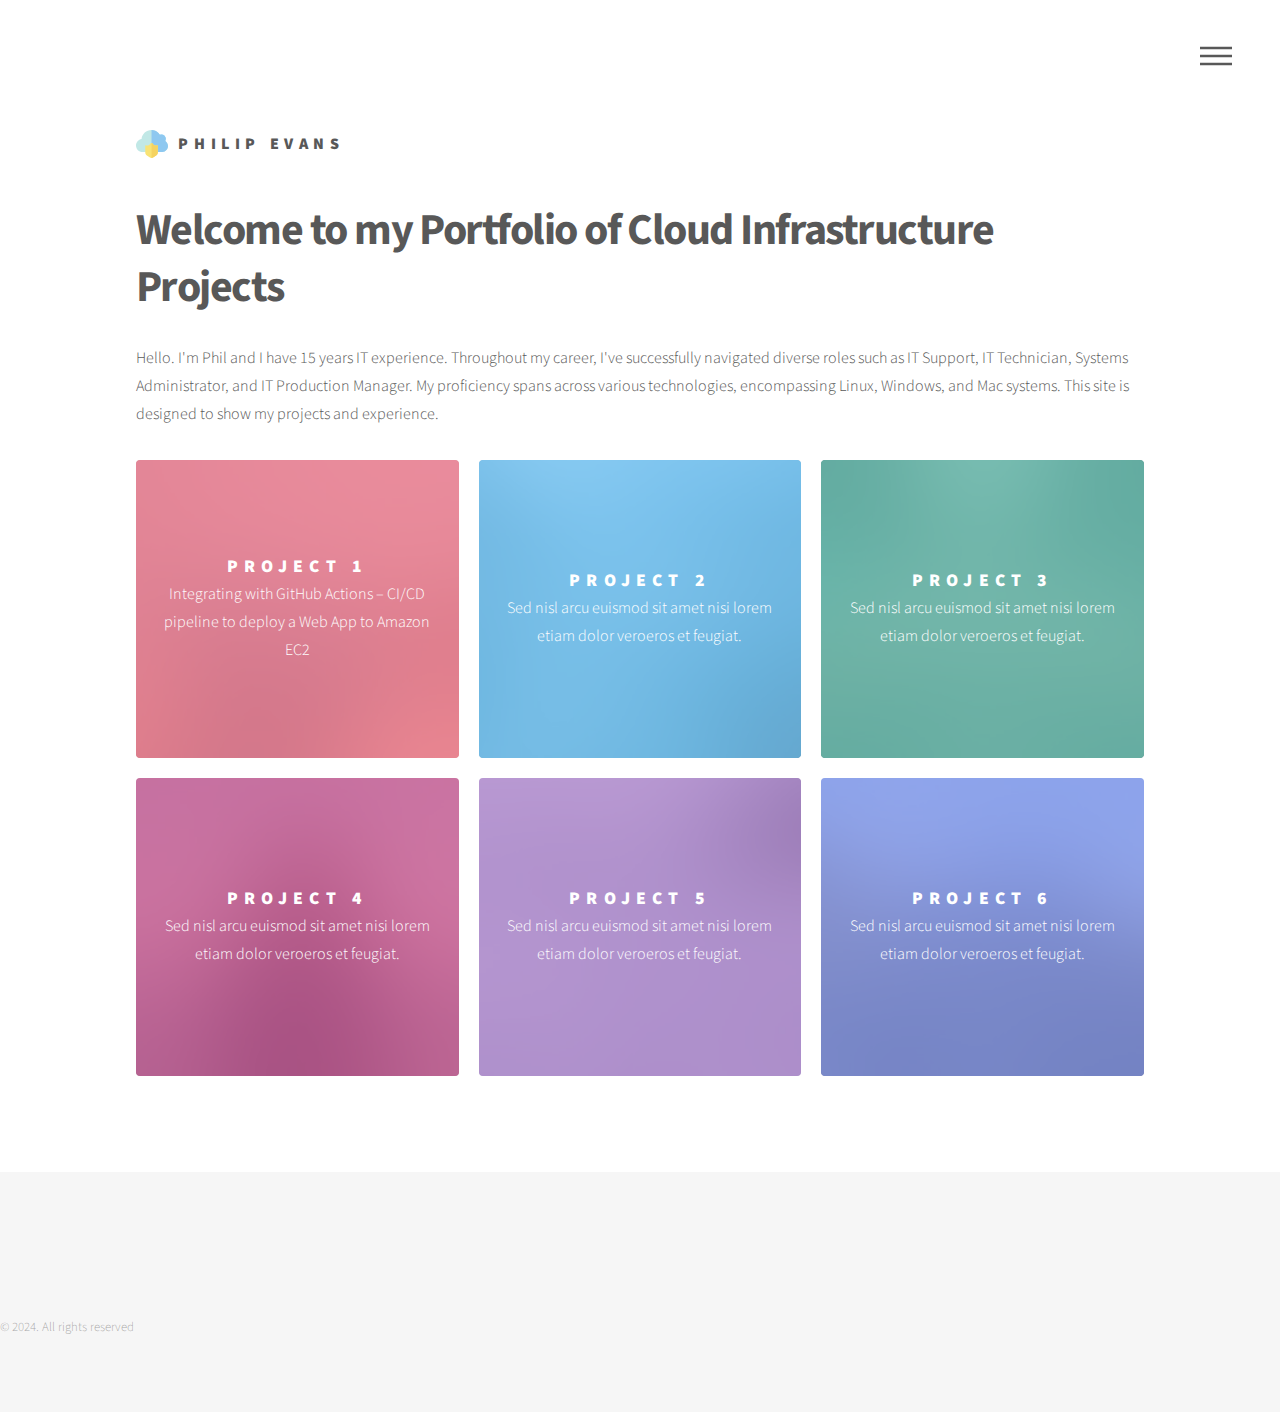
==== index.html @ 8de8d64a "URL Link updates" ====
<!DOCTYPE html>
<!--
	Phantom by HTML5 UP
	html5up.net | @ajlkn
	Free for personal and commercial use under the CCA 3.0 license (html5up.net/license)
-->
<html>
  <head>
    <title>Cloud Portfolio</title>
    <meta charset="utf-8" />
    <meta
      name="viewport"
      content="width=device-width, initial-scale=1, user-scalable=no"
    />
    <link rel="stylesheet" href="assets/css/main.css" />
    <noscript
      ><link rel="stylesheet" href="assets/css/noscript.css"
    /></noscript>
  </head>
  <body class="is-preload">
    <!-- Wrapper -->
    <div id="wrapper">
      <!-- Header -->
      <header id="header">
        <div class="inner">
          <!-- Logo -->
          <a href="index.html" class="logo">
            <span class="symbol"><img src="images/logo.svg" alt="" /></span
            ><span class="title">Philip Evans</span>
          </a>

          <!-- Nav -->
          <nav>
            <ul>
              <li><a href="#menu">Menu</a></li>
            </ul>
          </nav>
        </div>
      </header>

      <!-- Menu -->
      <nav id="menu">
        <h2>Menu</h2>
        <ul>
          <li><a href="index.html">Home</a></li>
          <li><a href="generic.html">Project 1</a></li>
          <li><a href="elements.html">Tempus etiam</a></li>
          <li><a href="elements.html">Consequat dolor</a></li>
          <li><a href="elements.html">Elements</a></li>
        </ul>
      </nav>

      <!-- Main -->
      <div id="main">
        <div class="inner">
          <header>
            <h1>
              Welcome to my Portfolio of Cloud Infrastructure Projects<br />
              <!-- template designed by <a href="http://html5up.net">HTML5 UP</a>. -->
            </h1>
            <p>
              Hello. I'm Phil and I have 15 years IT experience. Throughout my
              career, I've successfully navigated diverse roles such as IT
              Support, IT Technician, Systems Administrator, and IT Production
              Manager. My proficiency spans across various technologies,
              encompassing Linux, Windows, and Mac systems. This site is
              designed to show my projects and experience.
            </p>
          </header>
          <section class="tiles">
            <article class="style1">
              <span class="image">
                <img src="images/pic01.jpg" alt="" />
              </span>
              <a href="generic.html">
                <h2>Project 1</h2>
                <div class="content">
                  <p>
                    Integrating with GitHub Actions – CI/CD pipeline to deploy a
                    Web App to Amazon EC2
                  </p>
                </div>
              </a>
            </article>
            <article class="style2">
              <span class="image">
                <img src="images/pic02.jpg" alt="" />
              </span>
              <a href="generic.html">
                <h2>Project 2</h2>
                <div class="content">
                  <p>
                    Sed nisl arcu euismod sit amet nisi lorem etiam dolor
                    veroeros et feugiat.
                  </p>
                </div>
              </a>
            </article>
            <article class="style3">
              <span class="image">
                <img src="images/pic03.jpg" alt="" />
              </span>
              <a href="generic.html">
                <h2>Project 3</h2>
                <div class="content">
                  <p>
                    Sed nisl arcu euismod sit amet nisi lorem etiam dolor
                    veroeros et feugiat.
                  </p>
                </div>
              </a>
            </article>
            <article class="style4">
              <span class="image">
                <img src="images/pic04.jpg" alt="" />
              </span>
              <a href="generic.html">
                <h2>Project 4</h2>
                <div class="content">
                  <p>
                    Sed nisl arcu euismod sit amet nisi lorem etiam dolor
                    veroeros et feugiat.
                  </p>
                </div>
              </a>
            </article>
            <article class="style5">
              <span class="image">
                <img src="images/pic05.jpg" alt="" />
              </span>
              <a href="generic.html">
                <h2>Project 5</h2>
                <div class="content">
                  <p>
                    Sed nisl arcu euismod sit amet nisi lorem etiam dolor
                    veroeros et feugiat.
                  </p>
                </div>
              </a>
            </article>
            <article class="style6">
              <span class="image">
                <img src="images/pic06.jpg" alt="" />
              </span>
              <a href="generic.html">
                <h2>Project 6</h2>
                <div class="content">
                  <p>
                    Sed nisl arcu euismod sit amet nisi lorem etiam dolor
                    veroeros et feugiat.
                  </p>
                </div>
              </a>
            </article>
            <!-- <article class="style2">
              <span class="image">
                <img src="images/pic07.jpg" alt="" />
              </span>
              <a href="generic.html">
                <h2>Ipsum</h2>
                <div class="content">
                  <p>
                    Sed nisl arcu euismod sit amet nisi lorem etiam dolor
                    veroeros et feugiat.
                  </p>
                </div>
              </a>
            </article>
            <article class="style3">
              <span class="image">
                <img src="images/pic08.jpg" alt="" />
              </span>
              <a href="generic.html">
                <h2>Dolor</h2>
                <div class="content">
                  <p>
                    Sed nisl arcu euismod sit amet nisi lorem etiam dolor
                    veroeros et feugiat.
                  </p>
                </div>
              </a>
            </article>
            <article class="style1">
              <span class="image">
                <img src="images/pic09.jpg" alt="" />
              </span>
              <a href="generic.html">
                <h2>Nullam</h2>
                <div class="content">
                  <p>
                    Sed nisl arcu euismod sit amet nisi lorem etiam dolor
                    veroeros et feugiat.
                  </p>
                </div>
              </a>
            </article>
            <article class="style5">
              <span class="image">
                <img src="images/pic10.jpg" alt="" />
              </span>
              <a href="generic.html">
                <h2>Ultricies</h2>
                <div class="content">
                  <p>
                    Sed nisl arcu euismod sit amet nisi lorem etiam dolor
                    veroeros et feugiat.
                  </p>
                </div>
              </a>
            </article>
            <article class="style6">
              <span class="image">
                <img src="images/pic11.jpg" alt="" />
              </span>
              <a href="generic.html">
                <h2>Dictum</h2>
                <div class="content">
                  <p>
                    Sed nisl arcu euismod sit amet nisi lorem etiam dolor
                    veroeros et feugiat.
                  </p>
                </div>
              </a>
            </article>
            <article class="style4">
              <span class="image">
                <img src="images/pic12.jpg" alt="" />
              </span>
              <a href="generic.html">
                <h2>Pretium</h2>
                <div class="content">
                  <p>
                    Sed nisl arcu euismod sit amet nisi lorem etiam dolor
                    veroeros et feugiat.
                  </p> -->
                </div>
              </a>
            </article>
          </section>
        </div>
      </div>

      <!-- Footer -->
      <footer id="footer">
        <div class="inner">
          <!-- <section>
            <h2>Get in touch</h2>
            <form method="post" action="#">
              <div class="fields">
                <div class="field half">
                  <input type="text" name="name" id="name" placeholder="Name" />
                </div>
                <div class="field half">
                  <input
                    type="email"
                    name="email"
                    id="email"
                    placeholder="Email"
                  />
                </div>
                <div class="field">
                  <textarea
                    name="message"
                    id="message"
                    placeholder="Message"
                  ></textarea>
                </div>
              </div>
              <ul class="actions">
                <li><input type="submit" value="Send" class="primary" /></li>
              </ul>
            </form>
          </section> -->
          <!-- <section>
            <h2>Follow</h2>
            <ul class="icons">
              <li>
                <a href="#" class="icon brands style2 fa-twitter"
                  ><span class="label">Twitter</span></a
                >
              </li>
              <li>
                <a href="#" class="icon brands style2 fa-facebook-f"
                  ><span class="label">Facebook</span></a
                >
              </li>
              <li>
                <a href="#" class="icon brands style2 fa-instagram"
                  ><span class="label">Instagram</span></a
                >
              </li>
              <li>
                <a href="#" class="icon brands style2 fa-dribbble"
                  ><span class="label">Dribbble</span></a
                >
              </li>
              <li>
                <a href="#" class="icon brands style2 fa-github"
                  ><span class="label">GitHub</span></a
                >
              </li>
              <li>
                <a href="#" class="icon brands style2 fa-500px"
                  ><span class="label">500px</span></a
                >
              </li>
              <li>
                <a href="#" class="icon solid style2 fa-phone"
                  ><span class="label">Phone</span></a
                >
              </li>
              <li>
                <a href="#" class="icon solid style2 fa-envelope"
                  ><span class="label">Email</span></a
                >
              </li>
            </ul>
          </section> -->
          <ul class="copyright">
            <li>&copy; 2024. All rights reserved</li>
            <!-- <li>Design: <a href="http://html5up.net">HTML5 UP</a></li> -->
          </ul>
        </div>
      </footer>
    </div>

    <!-- Scripts -->
    <script src="assets/js/jquery.min.js"></script>
    <script src="assets/js/browser.min.js"></script>
    <script src="assets/js/breakpoints.min.js"></script>
    <script src="assets/js/util.js"></script>
    <script src="assets/js/main.js"></script>
  </body>
</html>
---- assets/css/main.css ----
@import url(fontawesome-all.min.css);
@import url("https://fonts.googleapis.com/css?family=Source+Sans+Pro:300,700,900");

/*
	Phantom by HTML5 UP
	html5up.net | @ajlkn
	Free for personal and commercial use under the CCA 3.0 license (html5up.net/license)
*/

html,
body,
div,
span,
applet,
object,
iframe,
h1,
h2,
h3,
h4,
h5,
h6,
p,
blockquote,
pre,
a,
abbr,
acronym,
address,
big,
cite,
code,
del,
dfn,
em,
img,
ins,
kbd,
q,
s,
samp,
small,
strike,
strong,
sub,
sup,
tt,
var,
b,
u,
i,
center,
dl,
dt,
dd,
ol,
ul,
li,
fieldset,
form,
label,
legend,
table,
caption,
tbody,
tfoot,
thead,
tr,
th,
td,
article,
aside,
canvas,
details,
embed,
figure,
figcaption,
footer,
header,
hgroup,
menu,
nav,
output,
ruby,
section,
summary,
time,
mark,
audio,
video {
  margin: 0;
  padding: 0;
  border: 0;
  font-size: 100%;
  font: inherit;
  vertical-align: baseline;
}

article,
aside,
details,
figcaption,
figure,
footer,
header,
hgroup,
menu,
nav,
section {
  display: block;
}

body {
  line-height: 1;
}

ol,
ul {
  list-style: none;
}

blockquote,
q {
  quotes: none;
}

blockquote:before,
blockquote:after,
q:before,
q:after {
  content: "";
  content: none;
}

table {
  border-collapse: collapse;
  border-spacing: 0;
}

body {
  -webkit-text-size-adjust: none;
}

mark {
  background-color: transparent;
  color: inherit;
}

input::-moz-focus-inner {
  border: 0;
  padding: 0;
}

input,
select,
textarea {
  -moz-appearance: none;
  -webkit-appearance: none;
  -ms-appearance: none;
  appearance: none;
}

/* Basic */

@-ms-viewport {
  width: device-width;
}

body {
  -ms-overflow-style: scrollbar;
}

@media screen and (max-width: 480px) {
  html,
  body {
    min-width: 320px;
  }
}

html {
  box-sizing: border-box;
}

*,
*:before,
*:after {
  box-sizing: inherit;
}

body {
  background: #ffffff;
}

body.is-preload *,
body.is-preload *:before,
body.is-preload *:after {
  -moz-animation: none !important;
  -webkit-animation: none !important;
  -ms-animation: none !important;
  animation: none !important;
  -moz-transition: none !important;
  -webkit-transition: none !important;
  -ms-transition: none !important;
  transition: none !important;
}

/* Type */

body,
input,
select,
textarea {
  color: #585858;
  font-family: "Source Sans Pro", Helvetica, sans-serif;
  font-size: 16pt;
  font-weight: 300;
  line-height: 1.75;
}

@media screen and (max-width: 1680px) {
  body,
  input,
  select,
  textarea {
    font-size: 14pt;
  }
}

@media screen and (max-width: 1280px) {
  body,
  input,
  select,
  textarea {
    font-size: 12pt;
  }
}

a {
  -moz-transition: border-bottom-color 0.2s ease, color 0.2s ease;
  -webkit-transition: border-bottom-color 0.2s ease, color 0.2s ease;
  -ms-transition: border-bottom-color 0.2s ease, color 0.2s ease;
  transition: border-bottom-color 0.2s ease, color 0.2s ease;
  text-decoration: none;
  color: #585858;
  border-bottom: dotted 1px rgba(88, 88, 88, 0.5);
}

a:hover {
  border-bottom-color: transparent;
  color: #f2849e !important;
}

strong,
b {
  font-weight: 900;
}

em,
i {
  font-style: italic;
}

p {
  margin: 0 0 2em 0;
}

h1 {
  font-size: 2.75em;
  font-weight: 700;
  line-height: 1.3;
  margin: 0 0 1em 0;
  letter-spacing: -0.035em;
}

h1 a {
  color: inherit;
}

@media screen and (max-width: 736px) {
  h1 {
    font-size: 2em;
    margin: 0 0 1em 0;
  }
}

@media screen and (max-width: 360px) {
  h1 {
    font-size: 1.75em;
  }
}

h2,
h3,
h4,
h5,
h6 {
  font-weight: 900;
  line-height: 1.5;
  margin: 0 0 2em 0;
  text-transform: uppercase;
  letter-spacing: 0.35em;
}

h2 a,
h3 a,
h4 a,
h5 a,
h6 a {
  color: inherit;
}

h2 {
  font-size: 1.1em;
}

h3 {
  font-size: 1em;
}

h4 {
  font-size: 0.8em;
}

h5 {
  font-size: 0.8em;
}

h6 {
  font-size: 0.8em;
}

@media screen and (max-width: 980px) {
  h1 br,
  h2 br,
  h3 br,
  h4 br,
  h5 br,
  h6 br {
    display: none;
  }
}

@media screen and (max-width: 736px) {
  h2 {
    font-size: 1em;
  }

  h3 {
    font-size: 0.8em;
  }
}

sub {
  font-size: 0.8em;
  position: relative;
  top: 0.5em;
}

sup {
  font-size: 0.8em;
  position: relative;
  top: -0.5em;
}

blockquote {
  border-left: solid 4px #c9c9c9;
  font-style: italic;
  margin: 0 0 2em 0;
  padding: 0.5em 0 0.5em 2em;
}

code {
  background: rgba(144, 144, 144, 0.075);
  border-radius: 4px;
  border: solid 1px #c9c9c9;
  font-family: "Courier New", monospace;
  font-size: 0.9em;
  margin: 0 0.25em;
  padding: 0.25em 0.65em;
}

pre {
  -webkit-overflow-scrolling: touch;
  font-family: "Courier New", monospace;
  font-size: 0.9em;
  margin: 0 0 2em 0;
}

pre code {
  display: block;
  line-height: 1.75;
  padding: 1em 1.5em;
  overflow-x: auto;
}

hr {
  border: 0;
  border-bottom: solid 1px #c9c9c9;
  margin: 2em 0;
}

hr.major {
  margin: 3em 0;
}

.align-left {
  text-align: left;
}

.align-center {
  text-align: center;
}

.align-right {
  text-align: right;
}

/* Row */

.row {
  display: flex;
  flex-wrap: wrap;
  box-sizing: border-box;
  align-items: stretch;
}

.row > * {
  box-sizing: border-box;
}

.row.gtr-uniform > * > :last-child {
  margin-bottom: 0;
}

.row.aln-left {
  justify-content: flex-start;
}

.row.aln-center {
  justify-content: center;
}

.row.aln-right {
  justify-content: flex-end;
}

.row.aln-top {
  align-items: flex-start;
}

.row.aln-middle {
  align-items: center;
}

.row.aln-bottom {
  align-items: flex-end;
}

.row > .imp {
  order: -1;
}

.row > .col-1 {
  width: 8.33333%;
}

.row > .off-1 {
  margin-left: 8.33333%;
}

.row > .col-2 {
  width: 16.66667%;
}

.row > .off-2 {
  margin-left: 16.66667%;
}

.row > .col-3 {
  width: 25%;
}

.row > .off-3 {
  margin-left: 25%;
}

.row > .col-4 {
  width: 33.33333%;
}

.row > .off-4 {
  margin-left: 33.33333%;
}

.row > .col-5 {
  width: 41.66667%;
}

.row > .off-5 {
  margin-left: 41.66667%;
}

.row > .col-6 {
  width: 50%;
}

.row > .off-6 {
  margin-left: 50%;
}

.row > .col-7 {
  width: 58.33333%;
}

.row > .off-7 {
  margin-left: 58.33333%;
}

.row > .col-8 {
  width: 66.66667%;
}

.row > .off-8 {
  margin-left: 66.66667%;
}

.row > .col-9 {
  width: 75%;
}

.row > .off-9 {
  margin-left: 75%;
}

.row > .col-10 {
  width: 83.33333%;
}

.row > .off-10 {
  margin-left: 83.33333%;
}

.row > .col-11 {
  width: 91.66667%;
}

.row > .off-11 {
  margin-left: 91.66667%;
}

.row > .col-12 {
  width: 100%;
}

.row > .off-12 {
  margin-left: 100%;
}

.row.gtr-0 {
  margin-top: 0;
  margin-left: 0em;
}

.row.gtr-0 > * {
  padding: 0 0 0 0em;
}

.row.gtr-0.gtr-uniform {
  margin-top: 0em;
}

.row.gtr-0.gtr-uniform > * {
  padding-top: 0em;
}

.row.gtr-25 {
  margin-top: 0;
  margin-left: -0.5em;
}

.row.gtr-25 > * {
  padding: 0 0 0 0.5em;
}

.row.gtr-25.gtr-uniform {
  margin-top: -0.5em;
}

.row.gtr-25.gtr-uniform > * {
  padding-top: 0.5em;
}

.row.gtr-50 {
  margin-top: 0;
  margin-left: -1em;
}

.row.gtr-50 > * {
  padding: 0 0 0 1em;
}

.row.gtr-50.gtr-uniform {
  margin-top: -1em;
}

.row.gtr-50.gtr-uniform > * {
  padding-top: 1em;
}

.row {
  margin-top: 0;
  margin-left: -2em;
}

.row > * {
  padding: 0 0 0 2em;
}

.row.gtr-uniform {
  margin-top: -2em;
}

.row.gtr-uniform > * {
  padding-top: 2em;
}

.row.gtr-150 {
  margin-top: 0;
  margin-left: -3em;
}

.row.gtr-150 > * {
  padding: 0 0 0 3em;
}

.row.gtr-150.gtr-uniform {
  margin-top: -3em;
}

.row.gtr-150.gtr-uniform > * {
  padding-top: 3em;
}

.row.gtr-200 {
  margin-top: 0;
  margin-left: -4em;
}

.row.gtr-200 > * {
  padding: 0 0 0 4em;
}

.row.gtr-200.gtr-uniform {
  margin-top: -4em;
}

.row.gtr-200.gtr-uniform > * {
  padding-top: 4em;
}

@media screen and (max-width: 1680px) {
  .row {
    display: flex;
    flex-wrap: wrap;
    box-sizing: border-box;
    align-items: stretch;
  }

  .row > * {
    box-sizing: border-box;
  }

  .row.gtr-uniform > * > :last-child {
    margin-bottom: 0;
  }

  .row.aln-left {
    justify-content: flex-start;
  }

  .row.aln-center {
    justify-content: center;
  }

  .row.aln-right {
    justify-content: flex-end;
  }

  .row.aln-top {
    align-items: flex-start;
  }

  .row.aln-middle {
    align-items: center;
  }

  .row.aln-bottom {
    align-items: flex-end;
  }

  .row > .imp-xlarge {
    order: -1;
  }

  .row > .col-1-xlarge {
    width: 8.33333%;
  }

  .row > .off-1-xlarge {
    margin-left: 8.33333%;
  }

  .row > .col-2-xlarge {
    width: 16.66667%;
  }

  .row > .off-2-xlarge {
    margin-left: 16.66667%;
  }

  .row > .col-3-xlarge {
    width: 25%;
  }

  .row > .off-3-xlarge {
    margin-left: 25%;
  }

  .row > .col-4-xlarge {
    width: 33.33333%;
  }

  .row > .off-4-xlarge {
    margin-left: 33.33333%;
  }

  .row > .col-5-xlarge {
    width: 41.66667%;
  }

  .row > .off-5-xlarge {
    margin-left: 41.66667%;
  }

  .row > .col-6-xlarge {
    width: 50%;
  }

  .row > .off-6-xlarge {
    margin-left: 50%;
  }

  .row > .col-7-xlarge {
    width: 58.33333%;
  }

  .row > .off-7-xlarge {
    margin-left: 58.33333%;
  }

  .row > .col-8-xlarge {
    width: 66.66667%;
  }

  .row > .off-8-xlarge {
    margin-left: 66.66667%;
  }

  .row > .col-9-xlarge {
    width: 75%;
  }

  .row > .off-9-xlarge {
    margin-left: 75%;
  }

  .row > .col-10-xlarge {
    width: 83.33333%;
  }

  .row > .off-10-xlarge {
    margin-left: 83.33333%;
  }

  .row > .col-11-xlarge {
    width: 91.66667%;
  }

  .row > .off-11-xlarge {
    margin-left: 91.66667%;
  }

  .row > .col-12-xlarge {
    width: 100%;
  }

  .row > .off-12-xlarge {
    margin-left: 100%;
  }

  .row.gtr-0 {
    margin-top: 0;
    margin-left: 0em;
  }

  .row.gtr-0 > * {
    padding: 0 0 0 0em;
  }

  .row.gtr-0.gtr-uniform {
    margin-top: 0em;
  }

  .row.gtr-0.gtr-uniform > * {
    padding-top: 0em;
  }

  .row.gtr-25 {
    margin-top: 0;
    margin-left: -0.5em;
  }

  .row.gtr-25 > * {
    padding: 0 0 0 0.5em;
  }

  .row.gtr-25.gtr-uniform {
    margin-top: -0.5em;
  }

  .row.gtr-25.gtr-uniform > * {
    padding-top: 0.5em;
  }

  .row.gtr-50 {
    margin-top: 0;
    margin-left: -1em;
  }

  .row.gtr-50 > * {
    padding: 0 0 0 1em;
  }

  .row.gtr-50.gtr-uniform {
    margin-top: -1em;
  }

  .row.gtr-50.gtr-uniform > * {
    padding-top: 1em;
  }

  .row {
    margin-top: 0;
    margin-left: -2em;
  }

  .row > * {
    padding: 0 0 0 2em;
  }

  .row.gtr-uniform {
    margin-top: -2em;
  }

  .row.gtr-uniform > * {
    padding-top: 2em;
  }

  .row.gtr-150 {
    margin-top: 0;
    margin-left: -3em;
  }

  .row.gtr-150 > * {
    padding: 0 0 0 3em;
  }

  .row.gtr-150.gtr-uniform {
    margin-top: -3em;
  }

  .row.gtr-150.gtr-uniform > * {
    padding-top: 3em;
  }

  .row.gtr-200 {
    margin-top: 0;
    margin-left: -4em;
  }

  .row.gtr-200 > * {
    padding: 0 0 0 4em;
  }

  .row.gtr-200.gtr-uniform {
    margin-top: -4em;
  }

  .row.gtr-200.gtr-uniform > * {
    padding-top: 4em;
  }
}

@media screen and (max-width: 1280px) {
  .row {
    display: flex;
    flex-wrap: wrap;
    box-sizing: border-box;
    align-items: stretch;
  }

  .row > * {
    box-sizing: border-box;
  }

  .row.gtr-uniform > * > :last-child {
    margin-bottom: 0;
  }

  .row.aln-left {
    justify-content: flex-start;
  }

  .row.aln-center {
    justify-content: center;
  }

  .row.aln-right {
    justify-content: flex-end;
  }

  .row.aln-top {
    align-items: flex-start;
  }

  .row.aln-middle {
    align-items: center;
  }

  .row.aln-bottom {
    align-items: flex-end;
  }

  .row > .imp-large {
    order: -1;
  }

  .row > .col-1-large {
    width: 8.33333%;
  }

  .row > .off-1-large {
    margin-left: 8.33333%;
  }

  .row > .col-2-large {
    width: 16.66667%;
  }

  .row > .off-2-large {
    margin-left: 16.66667%;
  }

  .row > .col-3-large {
    width: 25%;
  }

  .row > .off-3-large {
    margin-left: 25%;
  }

  .row > .col-4-large {
    width: 33.33333%;
  }

  .row > .off-4-large {
    margin-left: 33.33333%;
  }

  .row > .col-5-large {
    width: 41.66667%;
  }

  .row > .off-5-large {
    margin-left: 41.66667%;
  }

  .row > .col-6-large {
    width: 50%;
  }

  .row > .off-6-large {
    margin-left: 50%;
  }

  .row > .col-7-large {
    width: 58.33333%;
  }

  .row > .off-7-large {
    margin-left: 58.33333%;
  }

  .row > .col-8-large {
    width: 66.66667%;
  }

  .row > .off-8-large {
    margin-left: 66.66667%;
  }

  .row > .col-9-large {
    width: 75%;
  }

  .row > .off-9-large {
    margin-left: 75%;
  }

  .row > .col-10-large {
    width: 83.33333%;
  }

  .row > .off-10-large {
    margin-left: 83.33333%;
  }

  .row > .col-11-large {
    width: 91.66667%;
  }

  .row > .off-11-large {
    margin-left: 91.66667%;
  }

  .row > .col-12-large {
    width: 100%;
  }

  .row > .off-12-large {
    margin-left: 100%;
  }

  .row.gtr-0 {
    margin-top: 0;
    margin-left: 0em;
  }

  .row.gtr-0 > * {
    padding: 0 0 0 0em;
  }

  .row.gtr-0.gtr-uniform {
    margin-top: 0em;
  }

  .row.gtr-0.gtr-uniform > * {
    padding-top: 0em;
  }

  .row.gtr-25 {
    margin-top: 0;
    margin-left: -0.5em;
  }

  .row.gtr-25 > * {
    padding: 0 0 0 0.5em;
  }

  .row.gtr-25.gtr-uniform {
    margin-top: -0.5em;
  }

  .row.gtr-25.gtr-uniform > * {
    padding-top: 0.5em;
  }

  .row.gtr-50 {
    margin-top: 0;
    margin-left: -1em;
  }

  .row.gtr-50 > * {
    padding: 0 0 0 1em;
  }

  .row.gtr-50.gtr-uniform {
    margin-top: -1em;
  }

  .row.gtr-50.gtr-uniform > * {
    padding-top: 1em;
  }

  .row {
    margin-top: 0;
    margin-left: -2em;
  }

  .row > * {
    padding: 0 0 0 2em;
  }

  .row.gtr-uniform {
    margin-top: -2em;
  }

  .row.gtr-uniform > * {
    padding-top: 2em;
  }

  .row.gtr-150 {
    margin-top: 0;
    margin-left: -3em;
  }

  .row.gtr-150 > * {
    padding: 0 0 0 3em;
  }

  .row.gtr-150.gtr-uniform {
    margin-top: -3em;
  }

  .row.gtr-150.gtr-uniform > * {
    padding-top: 3em;
  }

  .row.gtr-200 {
    margin-top: 0;
    margin-left: -4em;
  }

  .row.gtr-200 > * {
    padding: 0 0 0 4em;
  }

  .row.gtr-200.gtr-uniform {
    margin-top: -4em;
  }

  .row.gtr-200.gtr-uniform > * {
    padding-top: 4em;
  }
}

@media screen and (max-width: 980px) {
  .row {
    display: flex;
    flex-wrap: wrap;
    box-sizing: border-box;
    align-items: stretch;
  }

  .row > * {
    box-sizing: border-box;
  }

  .row.gtr-uniform > * > :last-child {
    margin-bottom: 0;
  }

  .row.aln-left {
    justify-content: flex-start;
  }

  .row.aln-center {
    justify-content: center;
  }

  .row.aln-right {
    justify-content: flex-end;
  }

  .row.aln-top {
    align-items: flex-start;
  }

  .row.aln-middle {
    align-items: center;
  }

  .row.aln-bottom {
    align-items: flex-end;
  }

  .row > .imp-medium {
    order: -1;
  }

  .row > .col-1-medium {
    width: 8.33333%;
  }

  .row > .off-1-medium {
    margin-left: 8.33333%;
  }

  .row > .col-2-medium {
    width: 16.66667%;
  }

  .row > .off-2-medium {
    margin-left: 16.66667%;
  }

  .row > .col-3-medium {
    width: 25%;
  }

  .row > .off-3-medium {
    margin-left: 25%;
  }

  .row > .col-4-medium {
    width: 33.33333%;
  }

  .row > .off-4-medium {
    margin-left: 33.33333%;
  }

  .row > .col-5-medium {
    width: 41.66667%;
  }

  .row > .off-5-medium {
    margin-left: 41.66667%;
  }

  .row > .col-6-medium {
    width: 50%;
  }

  .row > .off-6-medium {
    margin-left: 50%;
  }

  .row > .col-7-medium {
    width: 58.33333%;
  }

  .row > .off-7-medium {
    margin-left: 58.33333%;
  }

  .row > .col-8-medium {
    width: 66.66667%;
  }

  .row > .off-8-medium {
    margin-left: 66.66667%;
  }

  .row > .col-9-medium {
    width: 75%;
  }

  .row > .off-9-medium {
    margin-left: 75%;
  }

  .row > .col-10-medium {
    width: 83.33333%;
  }

  .row > .off-10-medium {
    margin-left: 83.33333%;
  }

  .row > .col-11-medium {
    width: 91.66667%;
  }

  .row > .off-11-medium {
    margin-left: 91.66667%;
  }

  .row > .col-12-medium {
    width: 100%;
  }

  .row > .off-12-medium {
    margin-left: 100%;
  }

  .row.gtr-0 {
    margin-top: 0;
    margin-left: 0em;
  }

  .row.gtr-0 > * {
    padding: 0 0 0 0em;
  }

  .row.gtr-0.gtr-uniform {
    margin-top: 0em;
  }

  .row.gtr-0.gtr-uniform > * {
    padding-top: 0em;
  }

  .row.gtr-25 {
    margin-top: 0;
    margin-left: -0.375em;
  }

  .row.gtr-25 > * {
    padding: 0 0 0 0.375em;
  }

  .row.gtr-25.gtr-uniform {
    margin-top: -0.375em;
  }

  .row.gtr-25.gtr-uniform > * {
    padding-top: 0.375em;
  }

  .row.gtr-50 {
    margin-top: 0;
    margin-left: -0.75em;
  }

  .row.gtr-50 > * {
    padding: 0 0 0 0.75em;
  }

  .row.gtr-50.gtr-uniform {
    margin-top: -0.75em;
  }

  .row.gtr-50.gtr-uniform > * {
    padding-top: 0.75em;
  }

  .row {
    margin-top: 0;
    margin-left: -1.5em;
  }

  .row > * {
    padding: 0 0 0 1.5em;
  }

  .row.gtr-uniform {
    margin-top: -1.5em;
  }

  .row.gtr-uniform > * {
    padding-top: 1.5em;
  }

  .row.gtr-150 {
    margin-top: 0;
    margin-left: -2.25em;
  }

  .row.gtr-150 > * {
    padding: 0 0 0 2.25em;
  }

  .row.gtr-150.gtr-uniform {
    margin-top: -2.25em;
  }

  .row.gtr-150.gtr-uniform > * {
    padding-top: 2.25em;
  }

  .row.gtr-200 {
    margin-top: 0;
    margin-left: -3em;
  }

  .row.gtr-200 > * {
    padding: 0 0 0 3em;
  }

  .row.gtr-200.gtr-uniform {
    margin-top: -3em;
  }

  .row.gtr-200.gtr-uniform > * {
    padding-top: 3em;
  }
}

@media screen and (max-width: 736px) {
  .row {
    display: flex;
    flex-wrap: wrap;
    box-sizing: border-box;
    align-items: stretch;
  }

  .row > * {
    box-sizing: border-box;
  }

  .row.gtr-uniform > * > :last-child {
    margin-bottom: 0;
  }

  .row.aln-left {
    justify-content: flex-start;
  }

  .row.aln-center {
    justify-content: center;
  }

  .row.aln-right {
    justify-content: flex-end;
  }

  .row.aln-top {
    align-items: flex-start;
  }

  .row.aln-middle {
    align-items: center;
  }

  .row.aln-bottom {
    align-items: flex-end;
  }

  .row > .imp-small {
    order: -1;
  }

  .row > .col-1-small {
    width: 8.33333%;
  }

  .row > .off-1-small {
    margin-left: 8.33333%;
  }

  .row > .col-2-small {
    width: 16.66667%;
  }

  .row > .off-2-small {
    margin-left: 16.66667%;
  }

  .row > .col-3-small {
    width: 25%;
  }

  .row > .off-3-small {
    margin-left: 25%;
  }

  .row > .col-4-small {
    width: 33.33333%;
  }

  .row > .off-4-small {
    margin-left: 33.33333%;
  }

  .row > .col-5-small {
    width: 41.66667%;
  }

  .row > .off-5-small {
    margin-left: 41.66667%;
  }

  .row > .col-6-small {
    width: 50%;
  }

  .row > .off-6-small {
    margin-left: 50%;
  }

  .row > .col-7-small {
    width: 58.33333%;
  }

  .row > .off-7-small {
    margin-left: 58.33333%;
  }

  .row > .col-8-small {
    width: 66.66667%;
  }

  .row > .off-8-small {
    margin-left: 66.66667%;
  }

  .row > .col-9-small {
    width: 75%;
  }

  .row > .off-9-small {
    margin-left: 75%;
  }

  .row > .col-10-small {
    width: 83.33333%;
  }

  .row > .off-10-small {
    margin-left: 83.33333%;
  }

  .row > .col-11-small {
    width: 91.66667%;
  }

  .row > .off-11-small {
    margin-left: 91.66667%;
  }

  .row > .col-12-small {
    width: 100%;
  }

  .row > .off-12-small {
    margin-left: 100%;
  }

  .row.gtr-0 {
    margin-top: 0;
    margin-left: 0em;
  }

  .row.gtr-0 > * {
    padding: 0 0 0 0em;
  }

  .row.gtr-0.gtr-uniform {
    margin-top: 0em;
  }

  .row.gtr-0.gtr-uniform > * {
    padding-top: 0em;
  }

  .row.gtr-25 {
    margin-top: 0;
    margin-left: -0.25em;
  }

  .row.gtr-25 > * {
    padding: 0 0 0 0.25em;
  }

  .row.gtr-25.gtr-uniform {
    margin-top: -0.25em;
  }

  .row.gtr-25.gtr-uniform > * {
    padding-top: 0.25em;
  }

  .row.gtr-50 {
    margin-top: 0;
    margin-left: -0.5em;
  }

  .row.gtr-50 > * {
    padding: 0 0 0 0.5em;
  }

  .row.gtr-50.gtr-uniform {
    margin-top: -0.5em;
  }

  .row.gtr-50.gtr-uniform > * {
    padding-top: 0.5em;
  }

  .row {
    margin-top: 0;
    margin-left: -1em;
  }

  .row > * {
    padding: 0 0 0 1em;
  }

  .row.gtr-uniform {
    margin-top: -1em;
  }

  .row.gtr-uniform > * {
    padding-top: 1em;
  }

  .row.gtr-150 {
    margin-top: 0;
    margin-left: -1.5em;
  }

  .row.gtr-150 > * {
    padding: 0 0 0 1.5em;
  }

  .row.gtr-150.gtr-uniform {
    margin-top: -1.5em;
  }

  .row.gtr-150.gtr-uniform > * {
    padding-top: 1.5em;
  }

  .row.gtr-200 {
    margin-top: 0;
    margin-left: -2em;
  }

  .row.gtr-200 > * {
    padding: 0 0 0 2em;
  }

  .row.gtr-200.gtr-uniform {
    margin-top: -2em;
  }

  .row.gtr-200.gtr-uniform > * {
    padding-top: 2em;
  }
}

@media screen and (max-width: 480px) {
  .row {
    display: flex;
    flex-wrap: wrap;
    box-sizing: border-box;
    align-items: stretch;
  }

  .row > * {
    box-sizing: border-box;
  }

  .row.gtr-uniform > * > :last-child {
    margin-bottom: 0;
  }

  .row.aln-left {
    justify-content: flex-start;
  }

  .row.aln-center {
    justify-content: center;
  }

  .row.aln-right {
    justify-content: flex-end;
  }

  .row.aln-top {
    align-items: flex-start;
  }

  .row.aln-middle {
    align-items: center;
  }

  .row.aln-bottom {
    align-items: flex-end;
  }

  .row > .imp-xsmall {
    order: -1;
  }

  .row > .col-1-xsmall {
    width: 8.33333%;
  }

  .row > .off-1-xsmall {
    margin-left: 8.33333%;
  }

  .row > .col-2-xsmall {
    width: 16.66667%;
  }

  .row > .off-2-xsmall {
    margin-left: 16.66667%;
  }

  .row > .col-3-xsmall {
    width: 25%;
  }

  .row > .off-3-xsmall {
    margin-left: 25%;
  }

  .row > .col-4-xsmall {
    width: 33.33333%;
  }

  .row > .off-4-xsmall {
    margin-left: 33.33333%;
  }

  .row > .col-5-xsmall {
    width: 41.66667%;
  }

  .row > .off-5-xsmall {
    margin-left: 41.66667%;
  }

  .row > .col-6-xsmall {
    width: 50%;
  }

  .row > .off-6-xsmall {
    margin-left: 50%;
  }

  .row > .col-7-xsmall {
    width: 58.33333%;
  }

  .row > .off-7-xsmall {
    margin-left: 58.33333%;
  }

  .row > .col-8-xsmall {
    width: 66.66667%;
  }

  .row > .off-8-xsmall {
    margin-left: 66.66667%;
  }

  .row > .col-9-xsmall {
    width: 75%;
  }

  .row > .off-9-xsmall {
    margin-left: 75%;
  }

  .row > .col-10-xsmall {
    width: 83.33333%;
  }

  .row > .off-10-xsmall {
    margin-left: 83.33333%;
  }

  .row > .col-11-xsmall {
    width: 91.66667%;
  }

  .row > .off-11-xsmall {
    margin-left: 91.66667%;
  }

  .row > .col-12-xsmall {
    width: 100%;
  }

  .row > .off-12-xsmall {
    margin-left: 100%;
  }

  .row.gtr-0 {
    margin-top: 0;
    margin-left: 0em;
  }

  .row.gtr-0 > * {
    padding: 0 0 0 0em;
  }

  .row.gtr-0.gtr-uniform {
    margin-top: 0em;
  }

  .row.gtr-0.gtr-uniform > * {
    padding-top: 0em;
  }

  .row.gtr-25 {
    margin-top: 0;
    margin-left: -0.25em;
  }

  .row.gtr-25 > * {
    padding: 0 0 0 0.25em;
  }

  .row.gtr-25.gtr-uniform {
    margin-top: -0.25em;
  }

  .row.gtr-25.gtr-uniform > * {
    padding-top: 0.25em;
  }

  .row.gtr-50 {
    margin-top: 0;
    margin-left: -0.5em;
  }

  .row.gtr-50 > * {
    padding: 0 0 0 0.5em;
  }

  .row.gtr-50.gtr-uniform {
    margin-top: -0.5em;
  }

  .row.gtr-50.gtr-uniform > * {
    padding-top: 0.5em;
  }

  .row {
    margin-top: 0;
    margin-left: -1em;
  }

  .row > * {
    padding: 0 0 0 1em;
  }

  .row.gtr-uniform {
    margin-top: -1em;
  }

  .row.gtr-uniform > * {
    padding-top: 1em;
  }

  .row.gtr-150 {
    margin-top: 0;
    margin-left: -1.5em;
  }

  .row.gtr-150 > * {
    padding: 0 0 0 1.5em;
  }

  .row.gtr-150.gtr-uniform {
    margin-top: -1.5em;
  }

  .row.gtr-150.gtr-uniform > * {
    padding-top: 1.5em;
  }

  .row.gtr-200 {
    margin-top: 0;
    margin-left: -2em;
  }

  .row.gtr-200 > * {
    padding: 0 0 0 2em;
  }

  .row.gtr-200.gtr-uniform {
    margin-top: -2em;
  }

  .row.gtr-200.gtr-uniform > * {
    padding-top: 2em;
  }
}

/* Section/Article */

section.special,
article.special {
  text-align: center;
}

header p {
  margin-top: -1em;
}

@media screen and (max-width: 736px) {
  header p {
    margin-top: 0;
  }
}

/* Icon */

.icon {
  text-decoration: none;
  border-bottom: none;
  position: relative;
}

.icon:before {
  -moz-osx-font-smoothing: grayscale;
  -webkit-font-smoothing: antialiased;
  display: inline-block;
  font-style: normal;
  font-variant: normal;
  text-rendering: auto;
  line-height: 1;
  text-transform: none !important;
  font-family: "Font Awesome 5 Free";
  font-weight: 400;
}

.icon > .label {
  display: none;
}

.icon:before {
  line-height: inherit;
}

.icon.solid:before {
  font-weight: 900;
}

.icon.brands:before {
  font-family: "Font Awesome 5 Brands";
}

.icon.style2 {
  -moz-transition: background-color 0.2s ease-in-out, color 0.2s ease-in-out,
    border-color 0.2s ease-in-out;
  -webkit-transition: background-color 0.2s ease-in-out, color 0.2s ease-in-out,
    border-color 0.2s ease-in-out;
  -ms-transition: background-color 0.2s ease-in-out, color 0.2s ease-in-out,
    border-color 0.2s ease-in-out;
  transition: background-color 0.2s ease-in-out, color 0.2s ease-in-out,
    border-color 0.2s ease-in-out;
  background-color: transparent;
  border: solid 1px #c9c9c9;
  border-radius: 4px;
  width: 2.65em;
  height: 2.65em;
  display: inline-block;
  text-align: center;
  line-height: 2.65em;
  color: inherit;
}

.icon.style2:before {
  font-size: 1.1em;
}

.icon.style2:hover {
  color: #f2849e;
  border-color: #f2849e;
}

.icon.style2:active {
  background-color: rgba(242, 132, 158, 0.1);
}

/* List */

ol {
  list-style: decimal;
  margin: 0 0 2em 0;
  padding-left: 1.25em;
}

ol li {
  padding-left: 0.25em;
}

ul {
  list-style: disc;
  margin: 0 0 2em 0;
  padding-left: 1em;
}

ul li {
  padding-left: 0.5em;
}

ul.alt {
  list-style: none;
  padding-left: 0;
}

ul.alt li {
  border-top: solid 1px #c9c9c9;
  padding: 0.5em 0;
}

ul.alt li:first-child {
  border-top: 0;
  padding-top: 0;
}

dl {
  margin: 0 0 2em 0;
}

dl dt {
  display: block;
  font-weight: 900;
  margin: 0 0 1em 0;
}

dl dd {
  margin-left: 2em;
}

/* Actions */

ul.actions {
  display: -moz-flex;
  display: -webkit-flex;
  display: -ms-flex;
  display: flex;
  cursor: default;
  list-style: none;
  margin-left: -1em;
  padding-left: 0;
}

ul.actions li {
  padding: 0 0 0 1em;
  vertical-align: middle;
}

ul.actions.special {
  -moz-justify-content: center;
  -webkit-justify-content: center;
  -ms-justify-content: center;
  justify-content: center;
  width: 100%;
  margin-left: 0;
}

ul.actions.special li:first-child {
  padding-left: 0;
}

ul.actions.stacked {
  -moz-flex-direction: column;
  -webkit-flex-direction: column;
  -ms-flex-direction: column;
  flex-direction: column;
  margin-left: 0;
}

ul.actions.stacked li {
  padding: 1.3em 0 0 0;
}

ul.actions.stacked li:first-child {
  padding-top: 0;
}

ul.actions.fit {
  width: calc(100% + 1em);
}

ul.actions.fit li {
  -moz-flex-grow: 1;
  -webkit-flex-grow: 1;
  -ms-flex-grow: 1;
  flex-grow: 1;
  -moz-flex-shrink: 1;
  -webkit-flex-shrink: 1;
  -ms-flex-shrink: 1;
  flex-shrink: 1;
  width: 100%;
}

ul.actions.fit li > * {
  width: 100%;
}

ul.actions.fit.stacked {
  width: 100%;
}

@media screen and (max-width: 480px) {
  ul.actions:not(.fixed) {
    -moz-flex-direction: column;
    -webkit-flex-direction: column;
    -ms-flex-direction: column;
    flex-direction: column;
    margin-left: 0;
    width: 100% !important;
  }

  ul.actions:not(.fixed) li {
    -moz-flex-grow: 1;
    -webkit-flex-grow: 1;
    -ms-flex-grow: 1;
    flex-grow: 1;
    -moz-flex-shrink: 1;
    -webkit-flex-shrink: 1;
    -ms-flex-shrink: 1;
    flex-shrink: 1;
    padding: 1em 0 0 0;
    text-align: center;
    width: 100%;
  }

  ul.actions:not(.fixed) li > * {
    width: 100%;
  }

  ul.actions:not(.fixed) li:first-child {
    padding-top: 0;
  }

  ul.actions:not(.fixed) li input[type="submit"],
  ul.actions:not(.fixed) li input[type="reset"],
  ul.actions:not(.fixed) li input[type="button"],
  ul.actions:not(.fixed) li button,
  ul.actions:not(.fixed) li .button {
    width: 100%;
  }

  ul.actions:not(.fixed) li input[type="submit"].icon:before,
  ul.actions:not(.fixed) li input[type="reset"].icon:before,
  ul.actions:not(.fixed) li input[type="button"].icon:before,
  ul.actions:not(.fixed) li button.icon:before,
  ul.actions:not(.fixed) li .button.icon:before {
    margin-left: -0.5rem;
  }
}

/* Icons */

ul.icons {
  cursor: default;
  list-style: none;
  padding-left: 0;
  margin: -1em 0 2em -1em;
}

ul.icons li {
  display: inline-block;
  padding: 1em 0 0 1em;
}

/* Form */

form {
  margin: 0 0 2em 0;
  overflow-x: hidden;
}

form > :last-child {
  margin-bottom: 0;
}

form > .fields {
  display: -moz-flex;
  display: -webkit-flex;
  display: -ms-flex;
  display: flex;
  -moz-flex-wrap: wrap;
  -webkit-flex-wrap: wrap;
  -ms-flex-wrap: wrap;
  flex-wrap: wrap;
  width: calc(100% + 3em);
  margin: -1.5em 0 2em -1.5em;
}

form > .fields > .field {
  -moz-flex-grow: 0;
  -webkit-flex-grow: 0;
  -ms-flex-grow: 0;
  flex-grow: 0;
  -moz-flex-shrink: 0;
  -webkit-flex-shrink: 0;
  -ms-flex-shrink: 0;
  flex-shrink: 0;
  padding: 1.5em 0 0 1.5em;
  width: calc(100% - 1.5em);
}

form > .fields > .field.half {
  width: calc(50% - 0.75em);
}

form > .fields > .field.third {
  width: calc(100% / 3 - 0.5em);
}

form > .fields > .field.quarter {
  width: calc(25% - 0.375em);
}

@media screen and (max-width: 480px) {
  form > .fields {
    width: calc(100% + 3em);
    margin: -1.5em 0 2em -1.5em;
  }

  form > .fields > .field {
    padding: 1.5em 0 0 1.5em;
    width: calc(100% - 1.5em);
  }

  form > .fields > .field.half {
    width: calc(100% - 1.5em);
  }

  form > .fields > .field.third {
    width: calc(100% - 1.5em);
  }

  form > .fields > .field.quarter {
    width: calc(100% - 1.5em);
  }
}

label {
  display: block;
  font-size: 0.9em;
  font-weight: 900;
  margin: 0 0 1em 0;
}

input[type="text"],
input[type="password"],
input[type="email"],
input[type="tel"],
select,
textarea {
  -moz-appearance: none;
  -webkit-appearance: none;
  -ms-appearance: none;
  appearance: none;
  background-color: transparent;
  border: none;
  border-radius: 0;
  border-bottom: solid 1px #c9c9c9;
  color: inherit;
  display: block;
  outline: 0;
  padding: 0;
  text-decoration: none;
  width: 100%;
}

input[type="text"]:invalid,
input[type="password"]:invalid,
input[type="email"]:invalid,
input[type="tel"]:invalid,
select:invalid,
textarea:invalid {
  box-shadow: none;
}

input[type="text"]:focus,
input[type="password"]:focus,
input[type="email"]:focus,
input[type="tel"]:focus,
select:focus,
textarea:focus {
  border-bottom-color: #f2849e;
  box-shadow: inset 0 -1px 0 0 #f2849e;
}

select {
  background-image: url("data:image/svg+xml;charset=utf8,%3Csvg xmlns='http://www.w3.org/2000/svg' width='40' height='40' preserveAspectRatio='none' viewBox='0 0 40 40'%3E%3Cpath d='M9.4,12.3l10.4,10.4l10.4-10.4c0.2-0.2,0.5-0.4,0.9-0.4c0.3,0,0.6,0.1,0.9,0.4l3.3,3.3c0.2,0.2,0.4,0.5,0.4,0.9 c0,0.4-0.1,0.6-0.4,0.9L20.7,31.9c-0.2,0.2-0.5,0.4-0.9,0.4c-0.3,0-0.6-0.1-0.9-0.4L4.3,17.3c-0.2-0.2-0.4-0.5-0.4-0.9 c0-0.4,0.1-0.6,0.4-0.9l3.3-3.3c0.2-0.2,0.5-0.4,0.9-0.4S9.1,12.1,9.4,12.3z' fill='%23c9c9c9' /%3E%3C/svg%3E");
  background-size: 1.25rem;
  background-repeat: no-repeat;
  background-position: calc(100% - 1rem) center;
  height: 3em;
  padding-right: 3em;
  text-overflow: ellipsis;
}

select option {
  background: #ffffff;
}

select:focus::-ms-value {
  background-color: transparent;
}

select::-ms-expand {
  display: none;
}

input[type="text"],
input[type="password"],
input[type="email"],
select {
  height: 3em;
}

textarea {
  padding: 0;
  min-height: 3.75em;
}

input[type="checkbox"],
input[type="radio"] {
  -moz-appearance: none;
  -webkit-appearance: none;
  -ms-appearance: none;
  appearance: none;
  display: block;
  float: left;
  margin-right: -2em;
  opacity: 0;
  width: 1em;
  z-index: -1;
}

input[type="checkbox"] + label,
input[type="radio"] + label {
  text-decoration: none;
  color: #585858;
  cursor: pointer;
  display: inline-block;
  font-size: 1em;
  font-weight: 300;
  padding-left: 2.55em;
  padding-right: 0.75em;
  position: relative;
}

input[type="checkbox"] + label:before,
input[type="radio"] + label:before {
  -moz-osx-font-smoothing: grayscale;
  -webkit-font-smoothing: antialiased;
  display: inline-block;
  font-style: normal;
  font-variant: normal;
  text-rendering: auto;
  line-height: 1;
  text-transform: none !important;
  font-family: "Font Awesome 5 Free";
  font-weight: 900;
}

input[type="checkbox"] + label:before,
input[type="radio"] + label:before {
  border-radius: 4px;
  border: solid 1px #c9c9c9;
  content: "";
  display: inline-block;
  font-size: 0.8em;
  height: 2.25em;
  left: 0;
  line-height: 2.25em;
  position: absolute;
  text-align: center;
  top: 0;
  width: 2.25em;
}

input[type="checkbox"]:checked + label:before,
input[type="radio"]:checked + label:before {
  background: #585858;
  border-color: #585858;
  color: #ffffff;
  content: "\f00c";
}

input[type="checkbox"]:focus + label:before,
input[type="radio"]:focus + label:before {
  border-color: #f2849e;
  box-shadow: 0 0 0 1px #f2849e;
}

input[type="checkbox"] + label:before {
  border-radius: 4px;
}

input[type="radio"] + label:before {
  border-radius: 100%;
}

/* Box */

.box {
  border-radius: 4px;
  border: solid 1px #c9c9c9;
  margin-bottom: 2em;
  padding: 1.5em;
}

.box > :last-child,
.box > :last-child > :last-child,
.box > :last-child > :last-child > :last-child {
  margin-bottom: 0;
}

.box.alt {
  border: 0;
  border-radius: 0;
  padding: 0;
}

/* Image */

.image {
  border-radius: 4px;
  border: 0;
  display: inline-block;
  position: relative;
}

.image img {
  border-radius: 4px;
  display: block;
}

.image.left,
.image.right {
  max-width: 40%;
}

.image.left img,
.image.right img {
  width: 100%;
}

.image.left {
  float: left;
  padding: 0 1.5em 1em 0;
  top: 0.25em;
}

.image.right {
  float: right;
  padding: 0 0 1em 1.5em;
  top: 0.25em;
}

.image.fit {
  display: block;
  margin: 0 0 2em 0;
  width: 100%;
}

.image.fit img {
  width: 100%;
}

.image.main {
  display: block;
  margin: 0 0 3em 0;
  width: 100%;
}

.image.main img {
  width: 100%;
}

@media screen and (max-width: 736px) {
  .image.main {
    margin: 0 0 2em 0;
  }
}

/* Table */

.table-wrapper {
  -webkit-overflow-scrolling: touch;
  overflow-x: auto;
}

table {
  margin: 0 0 2em 0;
  width: 100%;
}

table tbody tr {
  border: solid 1px #c9c9c9;
  border-left: 0;
  border-right: 0;
}

table tbody tr:nth-child(2n + 1) {
  background-color: rgba(144, 144, 144, 0.075);
}

table td {
  padding: 0.75em 0.75em;
}

table th {
  font-size: 0.9em;
  font-weight: 900;
  padding: 0 0.75em 0.75em 0.75em;
  text-align: left;
}

table thead {
  border-bottom: solid 2px #c9c9c9;
}

table tfoot {
  border-top: solid 2px #c9c9c9;
}

table.alt {
  border-collapse: separate;
}

table.alt tbody tr td {
  border: solid 1px #c9c9c9;
  border-left-width: 0;
  border-top-width: 0;
}

table.alt tbody tr td:first-child {
  border-left-width: 1px;
}

table.alt tbody tr:first-child td {
  border-top-width: 1px;
}

table.alt thead {
  border-bottom: 0;
}

table.alt tfoot {
  border-top: 0;
}

/* Button */

input[type="submit"],
input[type="reset"],
input[type="button"],
button,
.button {
  -moz-appearance: none;
  -webkit-appearance: none;
  -ms-appearance: none;
  appearance: none;
  -moz-transition: background-color 0.2s ease-in-out, color 0.2s ease-in-out,
    box-shadow 0.2s ease-in-out;
  -webkit-transition: background-color 0.2s ease-in-out, color 0.2s ease-in-out,
    box-shadow 0.2s ease-in-out;
  -ms-transition: background-color 0.2s ease-in-out, color 0.2s ease-in-out,
    box-shadow 0.2s ease-in-out;
  transition: background-color 0.2s ease-in-out, color 0.2s ease-in-out,
    box-shadow 0.2s ease-in-out;
  background-color: transparent;
  border-radius: 4px;
  border: 0;
  box-shadow: inset 0 0 0 2px #585858;
  color: #585858 !important;
  cursor: pointer;
  display: inline-block;
  font-size: 0.8em;
  font-weight: 900;
  height: 3.5em;
  letter-spacing: 0.35em;
  line-height: 3.45em;
  overflow: hidden;
  padding: 0 1.25em 0 1.6em;
  text-align: center;
  text-decoration: none;
  text-overflow: ellipsis;
  text-transform: uppercase;
  white-space: nowrap;
}

input[type="submit"].icon:before,
input[type="reset"].icon:before,
input[type="button"].icon:before,
button.icon:before,
.button.icon:before {
  margin-right: 0.5em;
}

input[type="submit"].fit,
input[type="reset"].fit,
input[type="button"].fit,
button.fit,
.button.fit {
  width: 100%;
}

input[type="submit"]:hover,
input[type="reset"]:hover,
input[type="button"]:hover,
button:hover,
.button:hover {
  color: #f2849e !important;
  box-shadow: inset 0 0 0 2px #f2849e;
}

input[type="submit"]:active,
input[type="reset"]:active,
input[type="button"]:active,
button:active,
.button:active {
  background-color: rgba(242, 132, 158, 0.1);
}

input[type="submit"].small,
input[type="reset"].small,
input[type="button"].small,
button.small,
.button.small {
  font-size: 0.6em;
}

input[type="submit"].large,
input[type="reset"].large,
input[type="button"].large,
button.large,
.button.large {
  font-size: 1em;
}

input[type="submit"].primary,
input[type="reset"].primary,
input[type="button"].primary,
button.primary,
.button.primary {
  box-shadow: none;
  background-color: #585858;
  color: #ffffff !important;
}

input[type="submit"].primary:hover,
input[type="reset"].primary:hover,
input[type="button"].primary:hover,
button.primary:hover,
.button.primary:hover {
  background-color: #f2849e;
}

input[type="submit"].primary:active,
input[type="reset"].primary:active,
input[type="button"].primary:active,
button.primary:active,
.button.primary:active {
  background-color: #ee5f81;
}

input[type="submit"].disabled,
input[type="submit"]:disabled,
input[type="reset"].disabled,
input[type="reset"]:disabled,
input[type="button"].disabled,
input[type="button"]:disabled,
button.disabled,
button:disabled,
.button.disabled,
.button:disabled {
  pointer-events: none;
  opacity: 0.25;
}

/* Tiles */

.tiles {
  display: -moz-flex;
  display: -webkit-flex;
  display: -ms-flex;
  display: flex;
  -moz-flex-wrap: wrap;
  -webkit-flex-wrap: wrap;
  -ms-flex-wrap: wrap;
  flex-wrap: wrap;
  postiion: relative;
  margin: -2.5em 0 0 -2.5em;
}

.tiles article {
  -moz-transition: -moz-transform 0.5s ease, opacity 0.5s ease;
  -webkit-transition: -webkit-transform 0.5s ease, opacity 0.5s ease;
  -ms-transition: -ms-transform 0.5s ease, opacity 0.5s ease;
  transition: transform 0.5s ease, opacity 0.5s ease;
  position: relative;
  width: calc(33.33333% - 2.5em);
  margin: 2.5em 0 0 2.5em;
}

.tiles article > .image {
  -moz-transition: -moz-transform 0.5s ease;
  -webkit-transition: -webkit-transform 0.5s ease;
  -ms-transition: -ms-transform 0.5s ease;
  transition: transform 0.5s ease;
  position: relative;
  display: block;
  width: 100%;
  border-radius: 4px;
  overflow: hidden;
}

.tiles article > .image img {
  display: block;
  width: 100%;
}

.tiles article > .image:before {
  pointer-events: none;
  -moz-transition: background-color 0.5s ease, opacity 0.5s ease;
  -webkit-transition: background-color 0.5s ease, opacity 0.5s ease;
  -ms-transition: background-color 0.5s ease, opacity 0.5s ease;
  transition: background-color 0.5s ease, opacity 0.5s ease;
  content: "";
  display: block;
  position: absolute;
  top: 0;
  left: 0;
  width: 100%;
  height: 100%;
  opacity: 1;
  z-index: 1;
  opacity: 0.8;
}

.tiles article > .image:after {
  pointer-events: none;
  -moz-transition: opacity 0.5s ease;
  -webkit-transition: opacity 0.5s ease;
  -ms-transition: opacity 0.5s ease;
  transition: opacity 0.5s ease;
  content: "";
  display: block;
  position: absolute;
  top: 0;
  left: 0;
  width: 100%;
  height: 100%;
  /* background-image: url("data:image/svg+xml;charset=utf8,%3Csvg xmlns='http://www.w3.org/2000/svg' width='100' height='100' viewBox='0 0 100 100' preserveAspectRatio='none'%3E%3Cstyle%3Eline %7B stroke-width: 0.25px%3B stroke: %23ffffff%3B %7D%3C/style%3E%3Cline x1='0' y1='0' x2='100' y2='100' /%3E%3Cline x1='100' y1='0' x2='0' y2='100' /%3E%3C/svg%3E"); */
  background-position: center;
  background-repeat: no-repeat;
  background-size: 100% 100%;
  opacity: 0.25;
  z-index: 2;
}

.tiles article > a {
  display: -moz-flex;
  display: -webkit-flex;
  display: -ms-flex;
  display: flex;
  -moz-flex-direction: column;
  -webkit-flex-direction: column;
  -ms-flex-direction: column;
  flex-direction: column;
  -moz-align-items: center;
  -webkit-align-items: center;
  -ms-align-items: center;
  align-items: center;
  -moz-justify-content: center;
  -webkit-justify-content: center;
  -ms-justify-content: center;
  justify-content: center;
  -moz-transition: background-color 0.5s ease, -moz-transform 0.5s ease;
  -webkit-transition: background-color 0.5s ease, -webkit-transform 0.5s ease;
  -ms-transition: background-color 0.5s ease, -ms-transform 0.5s ease;
  transition: background-color 0.5s ease, transform 0.5s ease;
  position: absolute;
  top: 0;
  left: 0;
  width: 100%;
  height: 100%;
  padding: 1em;
  border-radius: 4px;
  border-bottom: 0;
  color: #ffffff;
  text-align: center;
  text-decoration: none;
  z-index: 3;
}

.tiles article > a > :last-child {
  margin: 0;
}

.tiles article > a:hover {
  color: #ffffff !important;
}

.tiles article > a h2 {
  margin: 0;
}

/* .tiles article > a .content {
  -moz-transition: max-height 0.5s ease, opacity 0.5s ease;
  -webkit-transition: max-height 0.5s ease, opacity 0.5s ease;
  -ms-transition: max-height 0.5s ease, opacity 0.5s ease;
  transition: max-height 0.5s ease, opacity 0.5s ease;
  width: 100%;
  max-height: 0;
  line-height: 1.5;
  margin-top: 0.35em;
  opacity: 0;
} */

.tiles article > a .content > :last-child {
  margin-bottom: 0;
}

.tiles article.style1 > .image:before {
  background-color: #f2849e;
}

.tiles article.style2 > .image:before {
  background-color: #7ecaf6;
}

.tiles article.style3 > .image:before {
  background-color: #7bd0c1;
}

.tiles article.style4 > .image:before {
  background-color: #c75b9b;
}

.tiles article.style5 > .image:before {
  background-color: #ae85ca;
}

.tiles article.style6 > .image:before {
  background-color: #8499e7;
}

body:not(.is-touch) .tiles article:hover > .image {
  -moz-transform: scale(1.1);
  -webkit-transform: scale(1.1);
  -ms-transform: scale(1.1);
  transform: scale(1.1);
}

body:not(.is-touch) .tiles article:hover > .image:before {
  background-color: #333333;
  opacity: 0.35;
}

body:not(.is-touch) .tiles article:hover > .image:after {
  opacity: 0;
}

body:not(.is-touch) .tiles article:hover .content {
  max-height: 15em;
  opacity: 1;
}

* + .tiles {
  margin-top: 2em;
}

body.is-preload .tiles article {
  -moz-transform: scale(0.9);
  -webkit-transform: scale(0.9);
  -ms-transform: scale(0.9);
  transform: scale(0.9);
  opacity: 0;
}

body.is-touch .tiles article .content {
  max-height: 15em;
  opacity: 1;
}

@media screen and (max-width: 1280px) {
  .tiles {
    margin: -1.25em 0 0 -1.25em;
  }

  .tiles article {
    width: calc(33.33333% - 1.25em);
    margin: 1.25em 0 0 1.25em;
  }
}

@media screen and (max-width: 980px) {
  .tiles {
    margin: -2.5em 0 0 -2.5em;
  }

  .tiles article {
    width: calc(50% - 2.5em);
    margin: 2.5em 0 0 2.5em;
  }
}

@media screen and (max-width: 736px) {
  .tiles {
    margin: -1.25em 0 0 -1.25em;
  }

  .tiles article {
    width: calc(50% - 1.25em);
    margin: 1.25em 0 0 1.25em;
  }

  .tiles article:hover > .image {
    -moz-transform: scale(1);
    -webkit-transform: scale(1);
    -ms-transform: scale(1);
    transform: scale(1);
  }
}

@media screen and (max-width: 480px) {
  .tiles {
    margin: 0;
  }

  .tiles article {
    width: 100%;
    margin: 1.25em 0 0 0;
  }
}

/* Header */

#header {
  padding: 8em 0 0.1em 0;
}

#header .logo {
  display: block;
  border-bottom: 0;
  color: inherit;
  font-weight: 900;
  letter-spacing: 0.35em;
  margin: 0 0 2.5em 0;
  text-decoration: none;
  text-transform: uppercase;
  display: inline-block;
}

#header .logo > * {
  display: inline-block;
  vertical-align: middle;
}

#header .logo .symbol {
  margin-right: 0.65em;
}

#header .logo .symbol img {
  display: block;
  width: 2em;
  height: 2em;
}

#header nav {
  position: fixed;
  right: 2em;
  top: 2em;
  z-index: 10000;
}

#header nav ul {
  display: -moz-flex;
  display: -webkit-flex;
  display: -ms-flex;
  display: flex;
  -moz-align-items: center;
  -webkit-align-items: center;
  -ms-align-items: center;
  align-items: center;
  list-style: none;
  margin: 0;
  padding: 0;
}

#header nav ul li {
  display: block;
  padding: 0;
}

#header nav ul li a {
  display: block;
  position: relative;
  height: 3em;
  line-height: 3em;
  padding: 0 1.5em;
  background-color: rgba(255, 255, 255, 0.5);
  border-radius: 4px;
  border: 0;
  font-size: 0.8em;
  font-weight: 900;
  letter-spacing: 0.35em;
  text-transform: uppercase;
}

#header nav ul li a[href="#menu"] {
  -webkit-tap-highlight-color: transparent;
  width: 4em;
  text-indent: 4em;
  font-size: 1em;
  overflow: hidden;
  padding: 0;
  white-space: nowrap;
}

#header nav ul li a[href="#menu"]:before,
#header nav ul li a[href="#menu"]:after {
  -moz-transition: opacity 0.2s ease;
  -webkit-transition: opacity 0.2s ease;
  -ms-transition: opacity 0.2s ease;
  transition: opacity 0.2s ease;
  content: "";
  display: block;
  position: absolute;
  top: 0;
  left: 0;
  width: 100%;
  height: 100%;
  background-position: center;
  background-repeat: no-repeat;
  background-size: 2em 2em;
}

#header nav ul li a[href="#menu"]:before {
  background-image: url("data:image/svg+xml;charset=utf8,%3Csvg xmlns='http://www.w3.org/2000/svg' width='100' height='100' viewBox='0 0 100 100' preserveAspectRatio='none'%3E%3Cstyle%3Eline %7B stroke-width: 8px%3B stroke: %23f2849e%3B %7D%3C/style%3E%3Cline x1='0' y1='25' x2='100' y2='25' /%3E%3Cline x1='0' y1='50' x2='100' y2='50' /%3E%3Cline x1='0' y1='75' x2='100' y2='75' /%3E%3C/svg%3E");
  opacity: 0;
}

#header nav ul li a[href="#menu"]:after {
  background-image: url("data:image/svg+xml;charset=utf8,%3Csvg xmlns='http://www.w3.org/2000/svg' width='100' height='100' viewBox='0 0 100 100' preserveAspectRatio='none'%3E%3Cstyle%3Eline %7B stroke-width: 8px%3B stroke: %23585858%3B %7D%3C/style%3E%3Cline x1='0' y1='25' x2='100' y2='25' /%3E%3Cline x1='0' y1='50' x2='100' y2='50' /%3E%3Cline x1='0' y1='75' x2='100' y2='75' /%3E%3C/svg%3E");
  opacity: 1;
}

#header nav ul li a[href="#menu"]:hover:before {
  opacity: 1;
}

#header nav ul li a[href="#menu"]:hover:after {
  opacity: 0;
}

@media screen and (max-width: 736px) {
  #header {
    padding: 4em 0 0.1em 0;
  }

  #header nav {
    right: 0.5em;
    top: 0.5em;
  }

  #header nav ul li a[href="#menu"]:before,
  #header nav ul li a[href="#menu"]:after {
    background-size: 1.5em 1.5em;
  }
}

/* Menu */

#wrapper {
  -moz-transition: opacity 0.45s ease;
  -webkit-transition: opacity 0.45s ease;
  -ms-transition: opacity 0.45s ease;
  transition: opacity 0.45s ease;
  opacity: 1;
}

#menu {
  -moz-transform: translateX(22em);
  -webkit-transform: translateX(22em);
  -ms-transform: translateX(22em);
  transform: translateX(22em);
  -moz-transition: -moz-transform 0.45s ease, visibility 0.45s;
  -webkit-transition: -webkit-transform 0.45s ease, visibility 0.45s;
  -ms-transition: -ms-transform 0.45s ease, visibility 0.45s;
  transition: transform 0.45s ease, visibility 0.45s;
  position: fixed;
  top: 0;
  right: 0;
  width: 22em;
  max-width: 80%;
  height: 100%;
  -webkit-overflow-scrolling: touch;
  background: #585858;
  color: #ffffff;
  cursor: default;
  visibility: hidden;
  z-index: 10002;
}

#menu > .inner {
  -moz-transition: opacity 0.45s ease;
  -webkit-transition: opacity 0.45s ease;
  -ms-transition: opacity 0.45s ease;
  transition: opacity 0.45s ease;
  -webkit-overflow-scrolling: touch;
  position: absolute;
  top: 0;
  left: 0;
  width: 100%;
  height: 100%;
  padding: 2.75em;
  opacity: 0;
  overflow-y: auto;
}

#menu > .inner > ul {
  list-style: none;
  margin: 0 0 1em 0;
  padding: 0;
}

#menu > .inner > ul > li {
  padding: 0;
  border-top: solid 1px rgba(255, 255, 255, 0.15);
}

#menu > .inner > ul > li a {
  display: block;
  padding: 1em 0;
  line-height: 1.5;
  border: 0;
  color: inherit;
}

#menu > .inner > ul > li:first-child {
  border-top: 0;
  margin-top: -1em;
}

#menu > .close {
  -moz-transition: opacity 0.45s ease, -moz-transform 0.45s ease;
  -webkit-transition: opacity 0.45s ease, -webkit-transform 0.45s ease;
  -ms-transition: opacity 0.45s ease, -ms-transform 0.45s ease;
  transition: opacity 0.45s ease, transform 0.45s ease;
  -moz-transform: scale(0.25) rotate(180deg);
  -webkit-transform: scale(0.25) rotate(180deg);
  -ms-transform: scale(0.25) rotate(180deg);
  transform: scale(0.25) rotate(180deg);
  -webkit-tap-highlight-color: transparent;
  display: block;
  position: absolute;
  top: 2em;
  left: -6em;
  width: 6em;
  text-indent: 6em;
  height: 3em;
  border: 0;
  font-size: 1em;
  opacity: 0;
  overflow: hidden;
  padding: 0;
  white-space: nowrap;
}

#menu > .close:before,
#menu > .close:after {
  -moz-transition: opacity 0.2s ease;
  -webkit-transition: opacity 0.2s ease;
  -ms-transition: opacity 0.2s ease;
  transition: opacity 0.2s ease;
  content: "";
  display: block;
  position: absolute;
  top: 0;
  left: 0;
  width: 100%;
  height: 100%;
  background-position: center;
  background-repeat: no-repeat;
  background-size: 2em 2em;
}

#menu > .close:before {
  background-image: url("data:image/svg+xml;charset=utf8,%3Csvg xmlns='http://www.w3.org/2000/svg' width='100' height='100' viewBox='0 0 100 100' preserveAspectRatio='none'%3E%3Cstyle%3Eline %7B stroke-width: 8px%3B stroke: %23f2849e%3B %7D%3C/style%3E%3Cline x1='15' y1='15' x2='85' y2='85' /%3E%3Cline x1='85' y1='15' x2='15' y2='85' /%3E%3C/svg%3E");
  opacity: 0;
}

#menu > .close:after {
  background-image: url("data:image/svg+xml;charset=utf8,%3Csvg xmlns='http://www.w3.org/2000/svg' width='100' height='100' viewBox='0 0 100 100' preserveAspectRatio='none'%3E%3Cstyle%3Eline %7B stroke-width: 8px%3B stroke: %23585858%3B %7D%3C/style%3E%3Cline x1='15' y1='15' x2='85' y2='85' /%3E%3Cline x1='85' y1='15' x2='15' y2='85' /%3E%3C/svg%3E");
  opacity: 1;
}

#menu > .close:hover:before {
  opacity: 1;
}

#menu > .close:hover:after {
  opacity: 0;
}

@media screen and (max-width: 736px) {
  #menu {
    -moz-transform: translateX(16.5em);
    -webkit-transform: translateX(16.5em);
    -ms-transform: translateX(16.5em);
    transform: translateX(16.5em);
    width: 16.5em;
  }

  #menu > .inner {
    padding: 2.75em 1.5em;
  }

  #menu > .close {
    top: 0.5em;
    left: -4.25em;
    width: 4.25em;
    text-indent: 4.25em;
  }

  #menu > .close:before,
  #menu > .close:after {
    background-size: 1.5em 1.5em;
  }
}

body.is-menu-visible #wrapper {
  pointer-events: none;
  cursor: default;
  opacity: 0.25;
}

body.is-menu-visible #menu {
  -moz-transform: translateX(0);
  -webkit-transform: translateX(0);
  -ms-transform: translateX(0);
  transform: translateX(0);
  visibility: visible;
}

body.is-menu-visible #menu > * {
  opacity: 1;
}

body.is-menu-visible #menu .close {
  -moz-transform: scale(1) rotate(0deg);
  -webkit-transform: scale(1) rotate(0deg);
  -ms-transform: scale(1) rotate(0deg);
  transform: scale(1) rotate(0deg);
  opacity: 1;
}

/* Main */

#main {
  padding: 0em 0 6em 0;
}

@media screen and (max-width: 736px) {
  #main {
    padding: 0em 0 4em 0;
  }
}

/* Footer */

#footer {
  padding: 5em 0 6em 0;
  background-color: #f6f6f6;
}

#footer > .inner {
  display: -moz-flex;
  display: -webkit-flex;
  display: -ms-flex;
  display: flex;
  -moz-flex-wrap: wrap;
  -webkit-flex-wrap: wrap;
  -ms-flex-wrap: wrap;
  flex-wrap: wrap;
  -moz-flex-direction: row;
  -webkit-flex-direction: row;
  -ms-flex-direction: row;
  flex-direction: row;
}

#footer > .inner > * > :last-child {
  margin-bottom: 0;
}

#footer > .inner section:nth-child(1) {
  width: calc(66% - 2.5em);
  margin-right: 2.5em;
}

#footer > .inner section:nth-child(2) {
  width: calc(33% - 2.5em);
  margin-left: 2.5em;
}

#footer > .inner .copyright {
  width: 100%;
  padding: 0;
  margin-top: 5em;
  list-style: none;
  font-size: 0.8em;
  color: rgba(88, 88, 88, 0.5);
}

#footer > .inner .copyright a {
  color: inherit;
}

#footer > .inner .copyright li {
  display: inline-block;
  border-left: solid 1px rgba(88, 88, 88, 0.15);
  line-height: 1;
  padding: 0 0 0 1em;
  margin: 0 0 0 1em;
}

#footer > .inner .copyright li:first-child {
  border-left: 0;
  padding-left: 0;
  margin-left: 0;
}

@media screen and (max-width: 1280px) {
  #footer {
    padding: 5em 0 3em 0;
  }

  #footer > .inner section:nth-child(1) {
    width: calc(66% - 1.25em);
    margin-right: 1.25em;
  }

  #footer > .inner section:nth-child(2) {
    width: calc(33% - 1.25em);
    margin-left: 1.25em;
  }
}

@media screen and (max-width: 980px) {
  #footer > .inner section:nth-child(1) {
    width: 66%;
    margin-right: 0;
  }

  #footer > .inner section:nth-child(2) {
    width: calc(33% - 2.5em);
    margin-left: 2.5em;
  }
}

@media screen and (max-width: 736px) {
  #footer {
    padding: 3em 0 1em 0;
  }

  #footer > .inner {
    -moz-flex-direction: column;
    -webkit-flex-direction: column;
    -ms-flex-direction: column;
    flex-direction: column;
  }

  #footer > .inner section:nth-child(1) {
    width: 100%;
    margin-right: 0;
    margin: 3em 0 0 0;
  }

  #footer > .inner section:nth-child(2) {
    -moz-order: -1;
    -webkit-order: -1;
    -ms-order: -1;
    order: -1;
    width: 100%;
    margin-left: 0;
  }

  #footer > .inner .copyright {
    margin-top: 3em;
  }
}

@media screen and (max-width: 480px) {
  #footer > .inner .copyright {
    margin-top: 3em;
  }

  #footer > .inner .copyright li {
    border-left: 0;
    padding-left: 0;
    margin: 0.75em 0 0 0;
    display: block;
    line-height: inherit;
  }

  #footer > .inner .copyright li:first-child {
    margin-top: 0;
  }
}

/* Wrapper */

#wrapper > * > .inner {
  width: 100%;
  max-width: 68em;
  margin: 0 auto;
  padding: 0 2.5em;
}

@media screen and (max-width: 736px) {
  #wrapper > * > .inner {
    padding: 0 1.25em;
  }
}
---- assets/css/noscript.css ----
/*
	Phantom by HTML5 UP
	html5up.net | @ajlkn
	Free for personal and commercial use under the CCA 3.0 license (html5up.net/license)
*/

/* Tiles */

	body.is-preload .tiles article {
		-moz-transform: none;
		-webkit-transform: none;
		-ms-transform: none;
		transform: none;
		opacity: 1;
	}
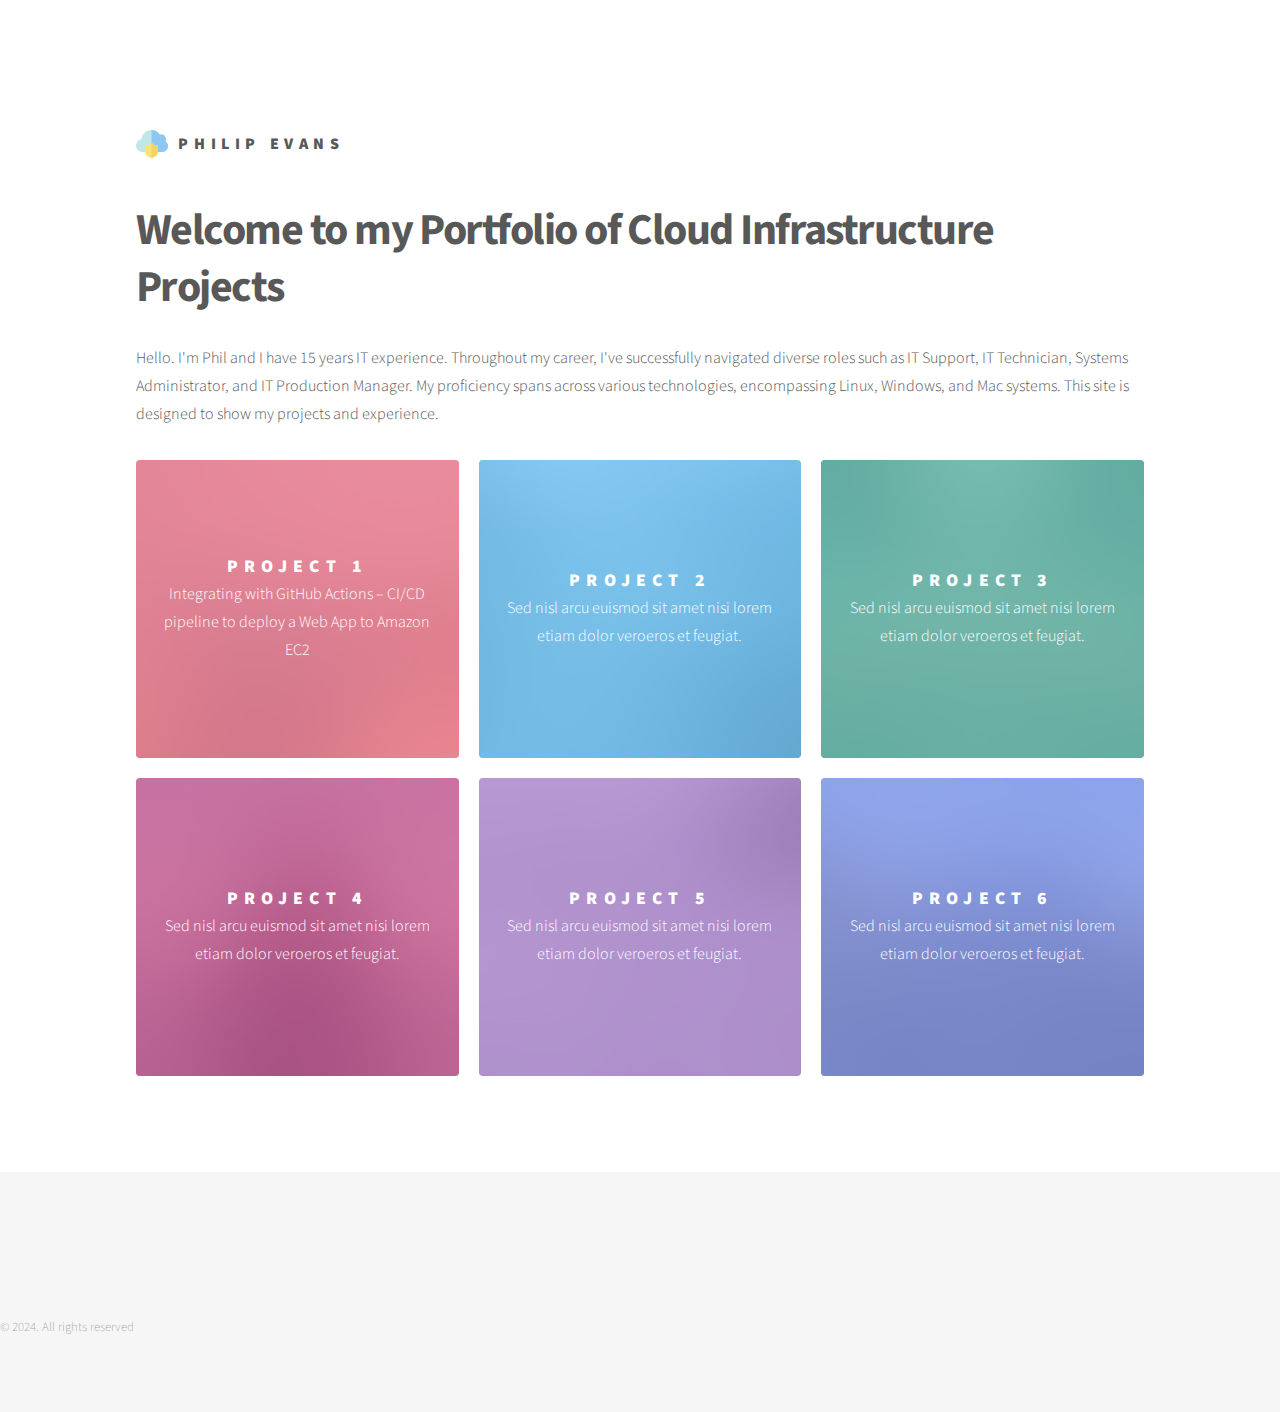
==== commit 6089f0d8: "Remove hambuger menu from index.html" ====
--- a/index.html
+++ b/index.html
@@ -30,25 +30,28 @@
           </a>
 
           <!-- Nav -->
-          <nav>
+          <!-- <nav>
             <ul>
               <li><a href="#menu">Menu</a></li>
             </ul>
-          </nav>
+          </nav> -->
         </div>
       </header>
 
       <!-- Menu -->
-      <nav id="menu">
+      <!-- <nav id="menu">
         <h2>Menu</h2>
         <ul>
           <li><a href="index.html">Home</a></li>
-          <li><a href="generic.html">Project 1</a></li>
-          <li><a href="elements.html">Tempus etiam</a></li>
-          <li><a href="elements.html">Consequat dolor</a></li>
-          <li><a href="elements.html">Elements</a></li>
+          <li><a href="project1.html">Project 1 - GitHub Actions - CI/CD</a></li>
+          <li><a href="elements.html">Project 2</a></li>
+          <li><a href="elements.html">Project 3</a></li>
+          <li><a href="elements.html">Project 4</a></li>
+          <li><a href="elements.html">Project 5</a></li>
+          <li><a href="elements.html">Project 6</a></li>
+          <li><a href="elements.html">Résumé / C.V. </a></li>
         </ul>
-      </nav>
+      </nav> -->
 
       <!-- Main -->
       <div id="main">
@@ -72,7 +75,7 @@
               <span class="image">
                 <img src="images/pic01.jpg" alt="" />
               </span>
-              <a href="generic.html">
+              <a href="project1.html">
                 <h2>Project 1</h2>
                 <div class="content">
                   <p>
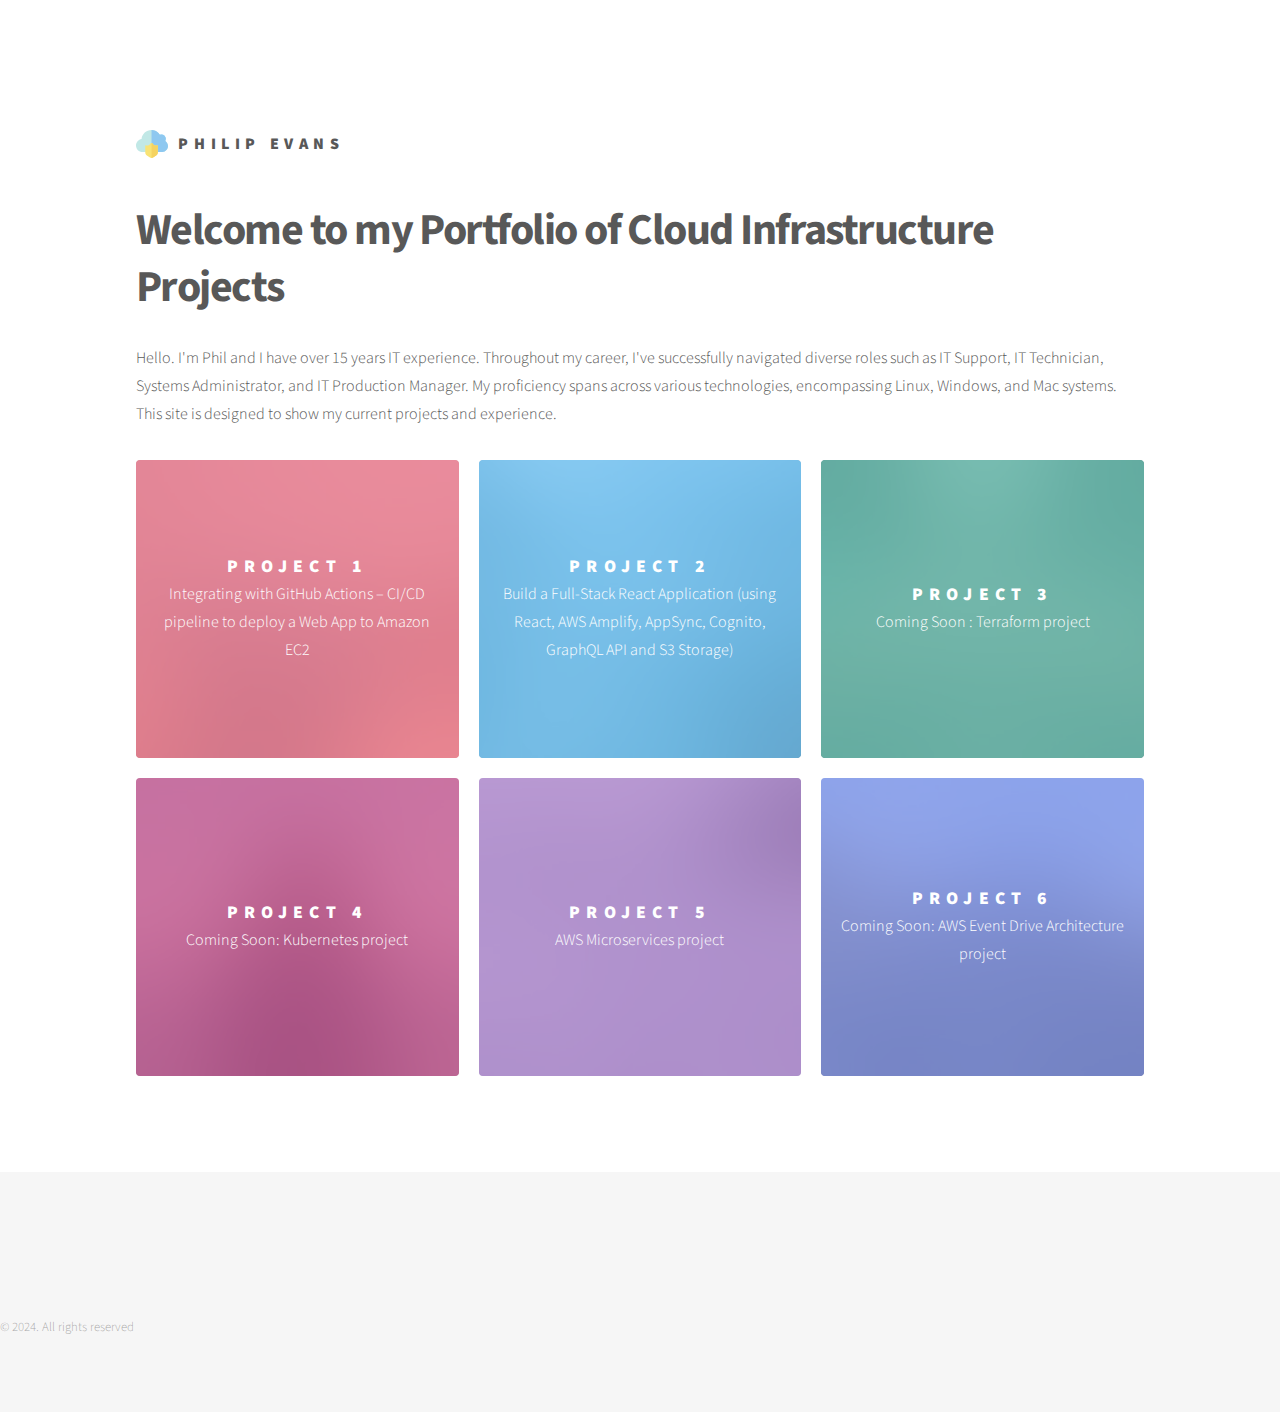
==== commit de175a8d: "Upate projects and add placeholder page to coming soon projects" ====
--- a/index.html
+++ b/index.html
@@ -62,12 +62,12 @@
               <!-- template designed by <a href="http://html5up.net">HTML5 UP</a>. -->
             </h1>
             <p>
-              Hello. I'm Phil and I have 15 years IT experience. Throughout my
+              Hello. I'm Phil and I have over 15 years IT experience. Throughout my
               career, I've successfully navigated diverse roles such as IT
               Support, IT Technician, Systems Administrator, and IT Production
               Manager. My proficiency spans across various technologies,
               encompassing Linux, Windows, and Mac systems. This site is
-              designed to show my projects and experience.
+              designed to show my current projects and experience.
             </p>
           </header>
           <section class="tiles">
@@ -89,12 +89,11 @@
               <span class="image">
                 <img src="images/pic02.jpg" alt="" />
               </span>
-              <a href="generic.html">
+              <a href="project2.html">
                 <h2>Project 2</h2>
                 <div class="content">
                   <p>
-                    Sed nisl arcu euismod sit amet nisi lorem etiam dolor
-                    veroeros et feugiat.
+                    Build a Full-Stack React Application (using React, AWS Amplify, AppSync, Cognito, GraphQL API and S3 Storage)
                   </p>
                 </div>
               </a>
@@ -103,12 +102,11 @@
               <span class="image">
                 <img src="images/pic03.jpg" alt="" />
               </span>
-              <a href="generic.html">
+              <a href="coming_soon.html">
                 <h2>Project 3</h2>
                 <div class="content">
                   <p>
-                    Sed nisl arcu euismod sit amet nisi lorem etiam dolor
-                    veroeros et feugiat.
+                   Coming Soon : Terraform project
                   </p>
                 </div>
               </a>
@@ -117,12 +115,11 @@
               <span class="image">
                 <img src="images/pic04.jpg" alt="" />
               </span>
-              <a href="generic.html">
+              <a href="coming_soon.html">
                 <h2>Project 4</h2>
                 <div class="content">
                   <p>
-                    Sed nisl arcu euismod sit amet nisi lorem etiam dolor
-                    veroeros et feugiat.
+                    Coming Soon: Kubernetes project
                   </p>
                 </div>
               </a>
@@ -131,12 +128,11 @@
               <span class="image">
                 <img src="images/pic05.jpg" alt="" />
               </span>
-              <a href="generic.html">
+              <a href="coming_soon.html">
                 <h2>Project 5</h2>
                 <div class="content">
                   <p>
-                    Sed nisl arcu euismod sit amet nisi lorem etiam dolor
-                    veroeros et feugiat.
+                   AWS Microservices project
                   </p>
                 </div>
               </a>
@@ -145,12 +141,11 @@
               <span class="image">
                 <img src="images/pic06.jpg" alt="" />
               </span>
-              <a href="generic.html">
+              <a href="coming_soon.html">
                 <h2>Project 6</h2>
                 <div class="content">
                   <p>
-                    Sed nisl arcu euismod sit amet nisi lorem etiam dolor
-                    veroeros et feugiat.
+                   Coming Soon: AWS Event Drive Architecture project
                   </p>
                 </div>
               </a>
--- a/assets/css/main.css
+++ b/assets/css/main.css
@@ -1,5 +1,5 @@
 @import url(fontawesome-all.min.css);
-@import url("https://fonts.googleapis.com/css?family=Source+Sans+Pro:300,700,900");
+@import url("https://fonts.googleapis.com/css?family=Source+Sans+Pro:300,400,500,700,900");
 
 /*
 	Phantom by HTML5 UP
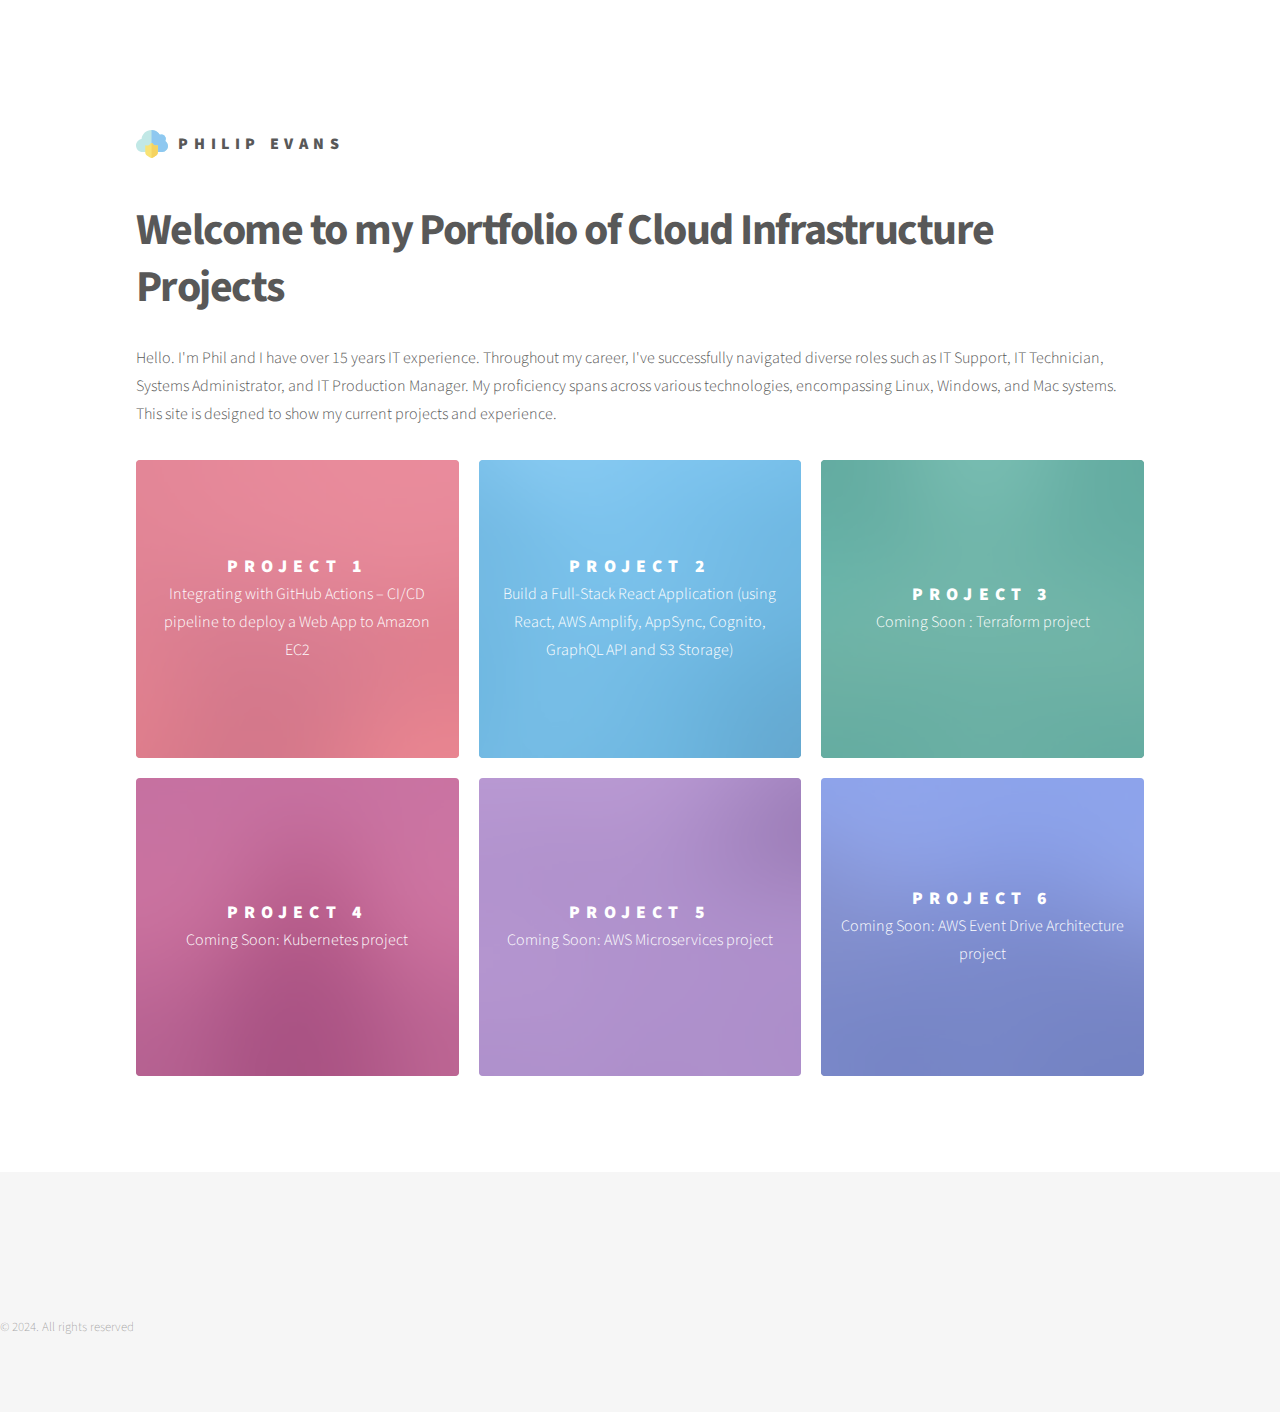
==== commit ef8bb284: "Minor update to Project 5 Tile description" ====
--- a/index.html
+++ b/index.html
@@ -132,7 +132,7 @@
                 <h2>Project 5</h2>
                 <div class="content">
                   <p>
-                   AWS Microservices project
+                   Coming Soon: AWS Microservices project
                   </p>
                 </div>
               </a>
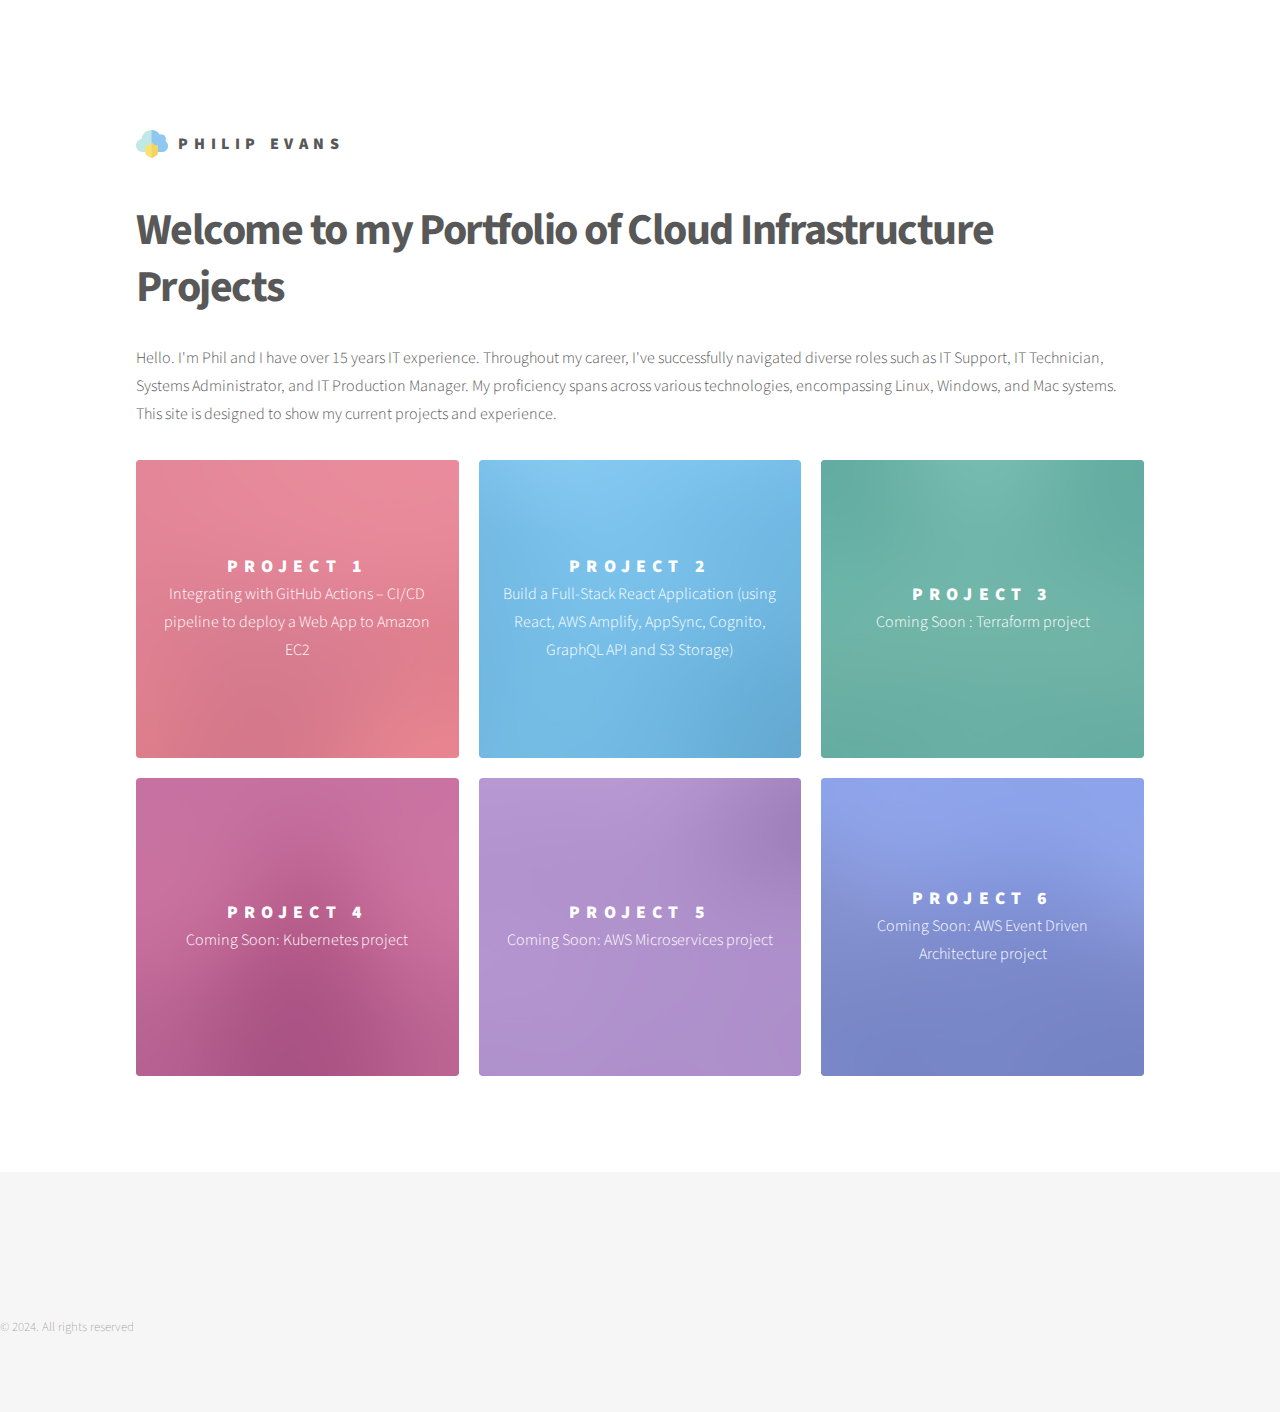
==== commit b188e5df: "Correct typo on Project 5 Tile" ====
--- a/index.html
+++ b/index.html
@@ -145,7 +145,7 @@
                 <h2>Project 6</h2>
                 <div class="content">
                   <p>
-                   Coming Soon: AWS Event Drive Architecture project
+                   Coming Soon: AWS Event Driven Architecture project
                   </p>
                 </div>
               </a>
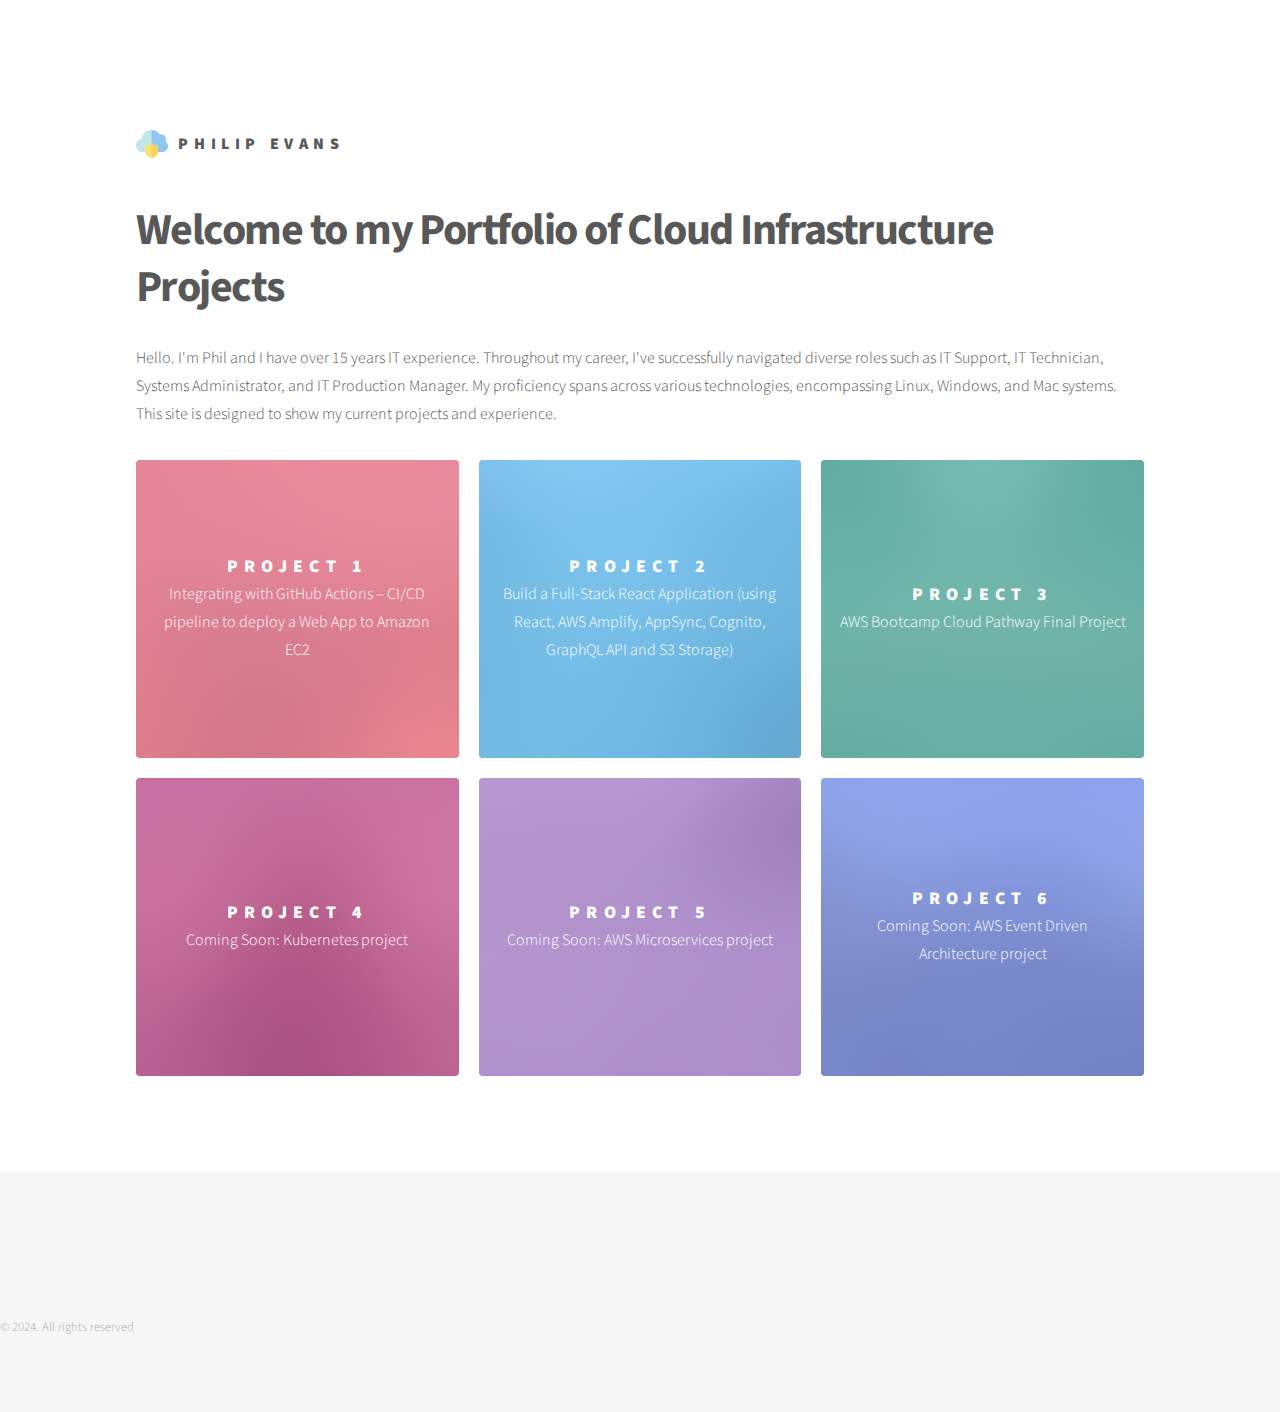
==== commit 21d20ed4: "Include Project 3 - Update CSS screw ups in other projects" ====
--- a/index.html
+++ b/index.html
@@ -102,11 +102,11 @@
               <span class="image">
                 <img src="images/pic03.jpg" alt="" />
               </span>
-              <a href="coming_soon.html">
+              <a href="Project3.html">
                 <h2>Project 3</h2>
                 <div class="content">
                   <p>
-                   Coming Soon : Terraform project
+                    AWS Bootcamp Cloud Pathway Final Project
                   </p>
                 </div>
               </a>
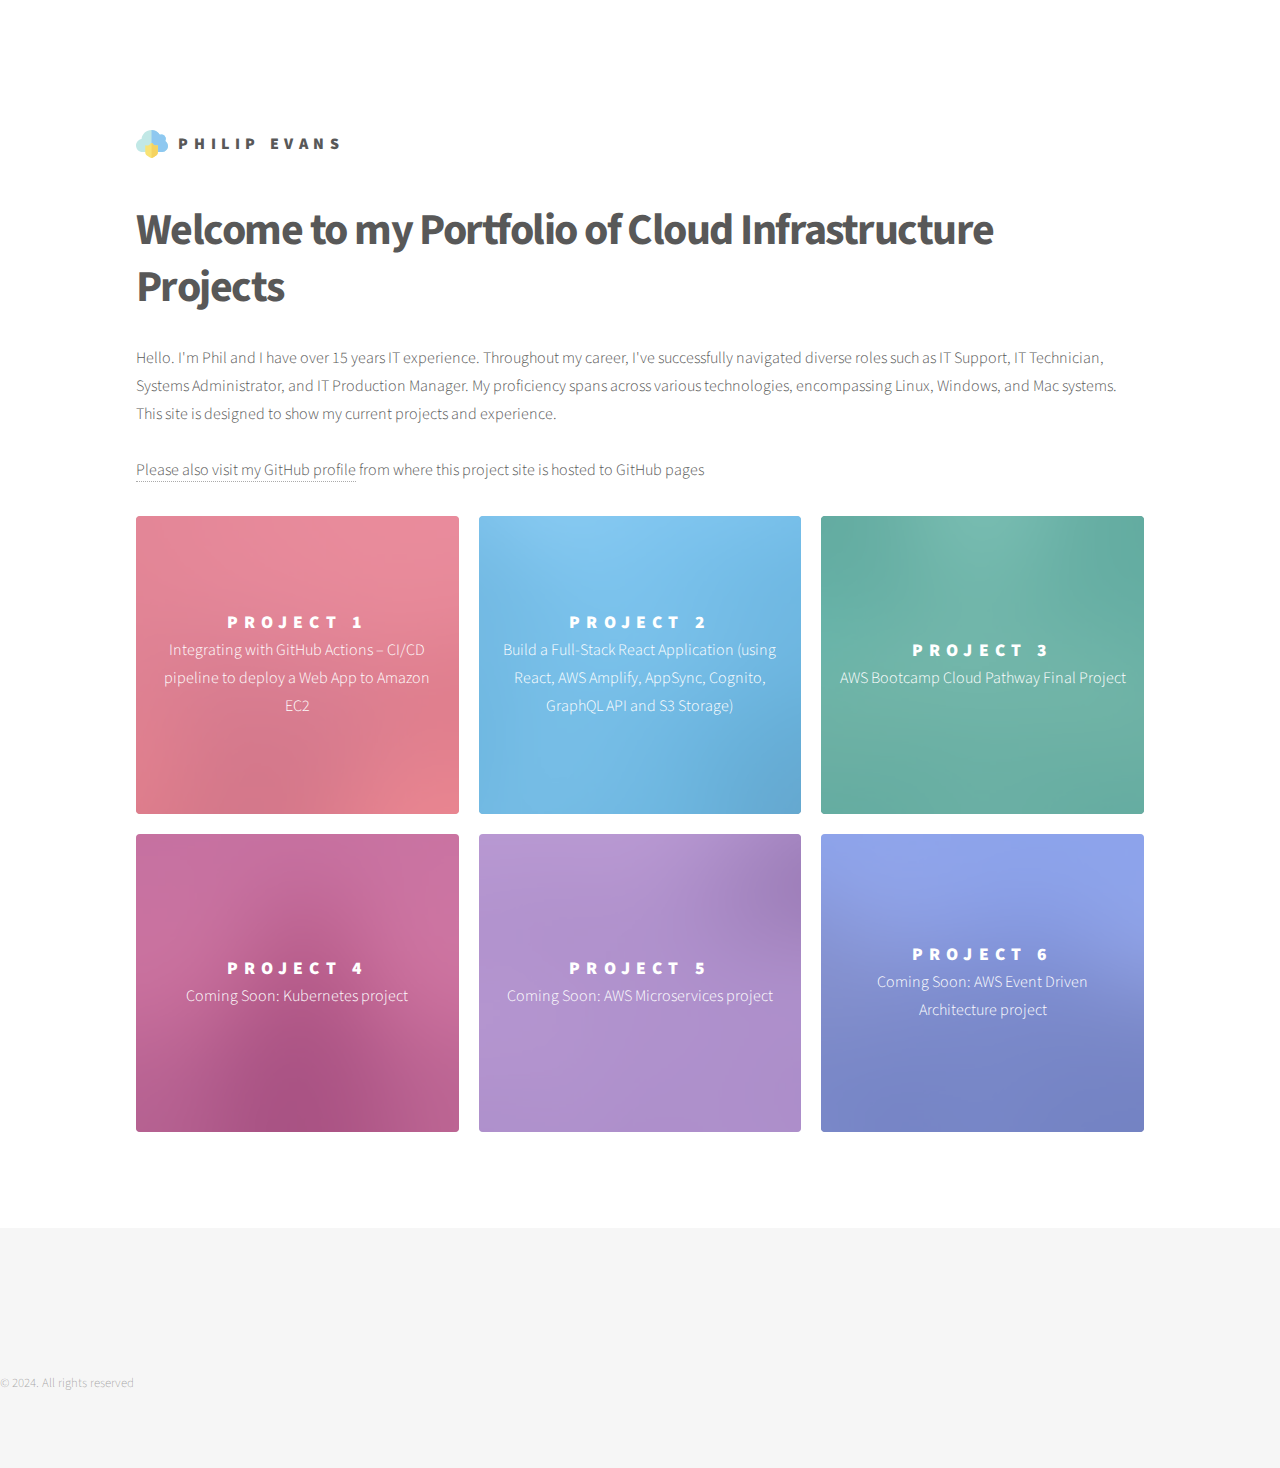
==== commit b0460011: "Update project site with link to GitHub profile" ====
--- a/index.html
+++ b/index.html
@@ -67,7 +67,7 @@
               Support, IT Technician, Systems Administrator, and IT Production
               Manager. My proficiency spans across various technologies,
               encompassing Linux, Windows, and Mac systems. This site is
-              designed to show my current projects and experience.
+              designed to show my current projects and experience.<br><br><a href="https://github.com/SuperNolvas" target="_blank">Please also visit my GitHub profile</a> from where this project site is hosted to GitHub pages
             </p>
           </header>
           <section class="tiles">
